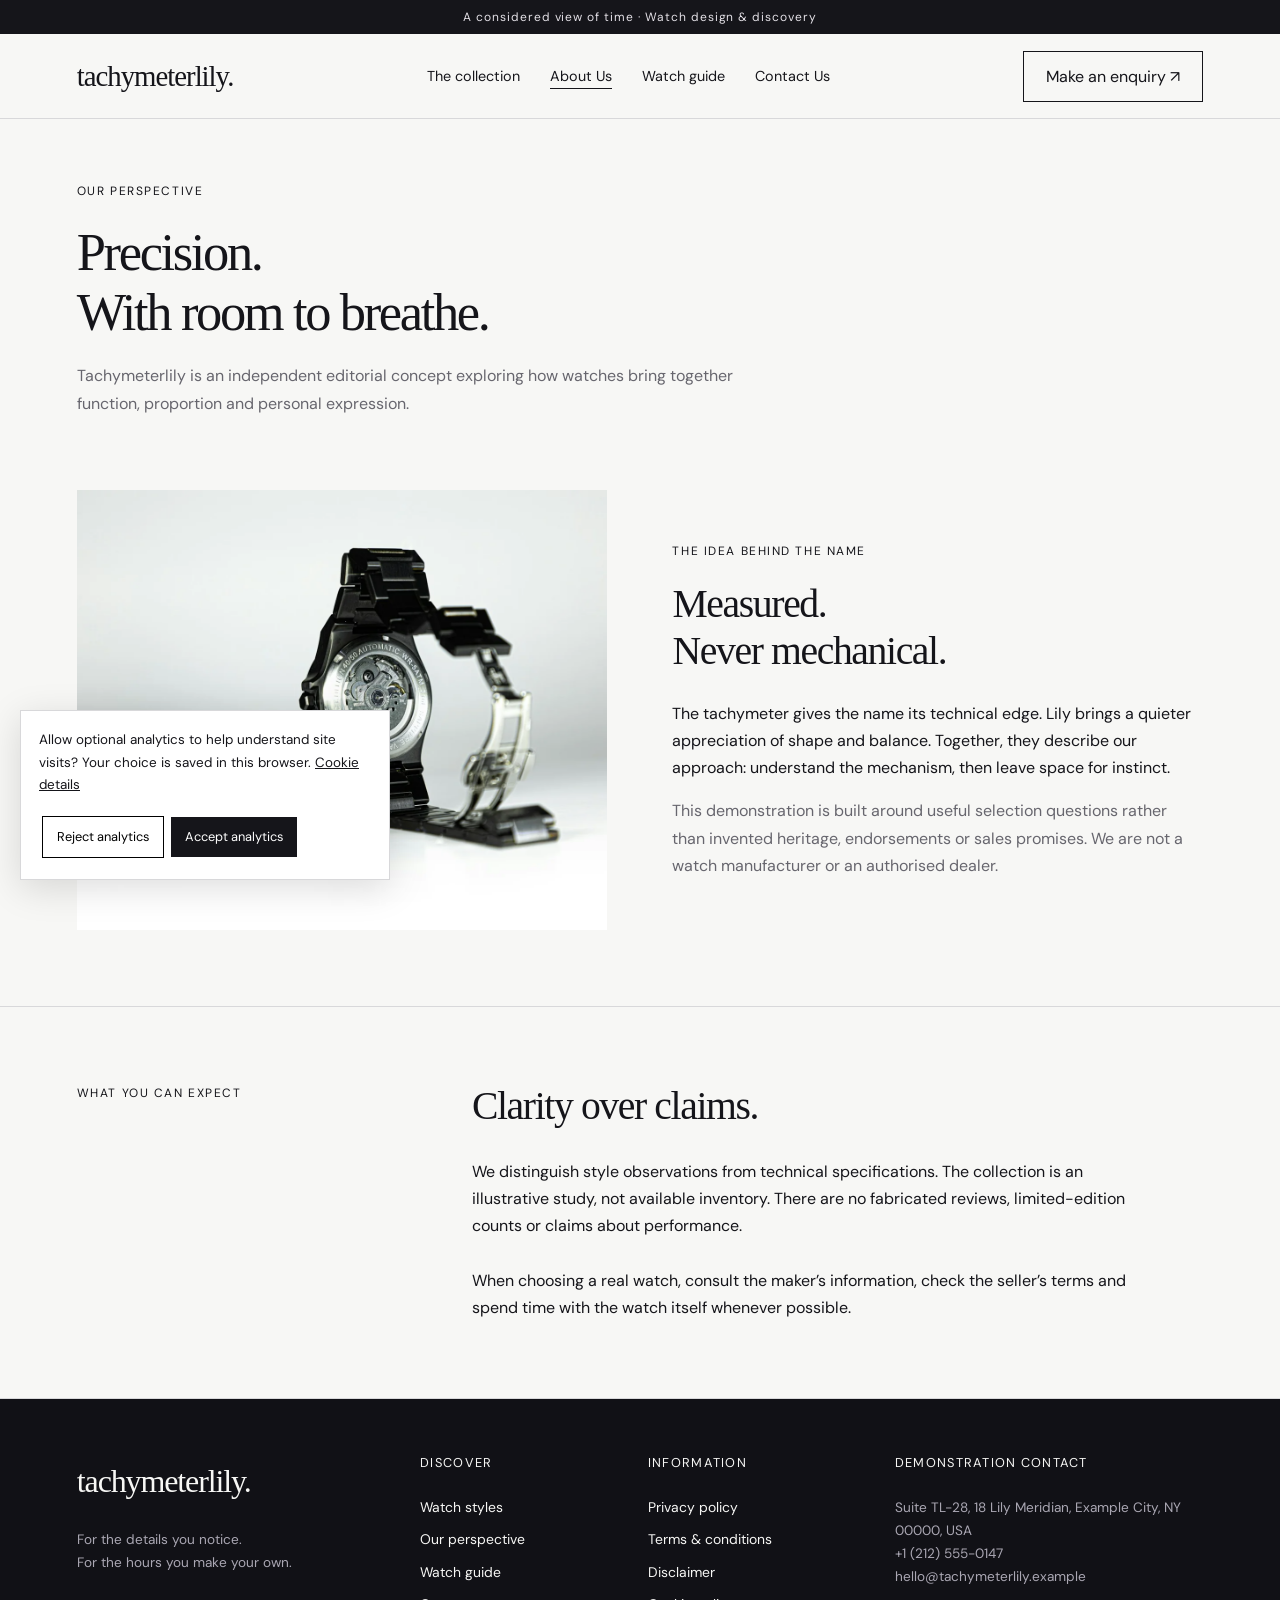
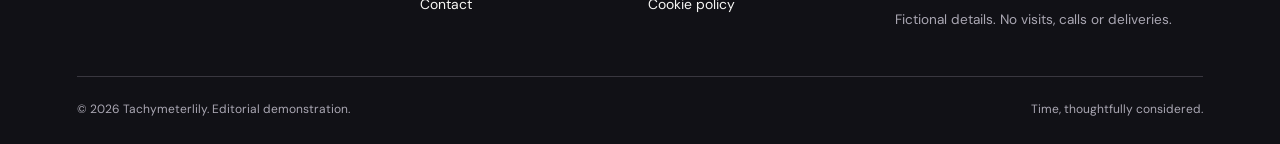
==== about.html @ 9337129e "Add files via upload" ====
<!doctype html><html lang="en"><head><meta charset="utf-8"><meta name="viewport" content="width=device-width, initial-scale=1"><title>Our point of view | Tachymeterlily</title><meta name="description" content="Discover the Tachymeterlily approach to watches: thoughtful proportions, clear information and a quieter appreciation of time."><link rel="canonical" href="https://tachymeterlily.hariomk7275.chatgpt.site/about.html"><meta property="og:title" content="Our point of view | Tachymeterlily"><meta property="og:description" content="Discover the Tachymeterlily approach to watches: thoughtful proportions, clear information and a quieter appreciation of time."><meta property="og:type" content="website"><meta property="og:url" content="https://tachymeterlily.hariomk7275.chatgpt.site/about.html"><meta name="theme-color" content="#15151a"><link rel="stylesheet" href="assets/css/style.css"><script type="application/ld+json">{"@context": "https://schema.org", "@type": "WebPage", "name": "Our point of view | Tachymeterlily", "description": "Discover the Tachymeterlily approach to watches: thoughtful proportions, clear information and a quieter appreciation of time.", "url": "https://tachymeterlily.hariomk7275.chatgpt.site/about.html"}</script><script defer src="assets/js/script.js"></script></head><body><a class="skip" href="#main">Skip to content</a><div class="top">A considered view of time · Watch design & discovery</div><header class="header"><div class="wrap nav"><a class="brand" href="index.html" aria-label="Tachymeterlily home">tachymeterlily<span aria-hidden="true">.</span></a><button class="menu" aria-expanded="false" aria-controls="navigation">Menu</button><nav class="nav-links" id="navigation" aria-label="Main navigation"><a href="products.html" >The collection</a><a href="about.html" aria-current="page">About Us</a><a href="faq.html" >Watch guide</a><a href="contact.html">Contact Us</a></nav><a class="nav-contact" href="contact.html">Make an enquiry ↗</a></div></header><main id="main"><div class="wrap page-head"><span class="eyebrow">Our perspective</span><h1>Precision.<br>With room to breathe.</h1><p>Tachymeterlily is an independent editorial concept exploring how watches bring together function, proportion and personal expression.</p></div><section class="section"><div class="wrap split"><div class="about-image"><img src="assets/images/tachymeterlily-08-about-detail.webp" alt="Black automatic watch viewed from the back, revealing its movement and open clasp" width="1500" height="1000" loading="lazy"></div><div><span class="eyebrow">The idea behind the name</span><h2>Measured.<br>Never mechanical.</h2><p style="margin-top:25px">The tachymeter gives the name its technical edge. Lily brings a quieter appreciation of shape and balance. Together, they describe our approach: understand the mechanism, then leave space for instinct.</p><p class="muted">This demonstration is built around useful selection questions rather than invented heritage, endorsements or sales promises. We are not a watch manufacturer or an authorised dealer.</p></div></div></section><section class="section"><div class="wrap intro"><span class="eyebrow">What you can expect</span><div><h2>Clarity over claims.</h2><p>We distinguish style observations from technical specifications. The collection is an illustrative study, not available inventory. There are no fabricated reviews, limited-edition counts or claims about performance.</p><p>When choosing a real watch, consult the maker’s information, check the seller’s terms and spend time with the watch itself whenever possible.</p></div></div></section></main><footer class="footer"><div class="wrap"><div class="footer-grid"><div><a class="brand" href="index.html">tachymeterlily.</a><p>For the details you notice.<br>For the hours you make your own.</p></div><div><h3>Discover</h3><a href="products.html">Watch styles</a><a href="about.html">Our perspective</a><a href="faq.html">Watch guide</a><a href="contact.html">Contact</a></div><div><h3>Information</h3><a href="privacy-policy.html">Privacy policy</a><a href="terms-and-conditions.html">Terms & conditions</a><a href="disclaimer.html">Disclaimer</a><a href="cookie-policy.html">Cookie policy</a></div><div><h3>Demonstration contact</h3><p>Suite TL-28, 18 Lily Meridian, Example City, NY 00000, USA<br>+1 (212) 555-0147<br>hello@tachymeterlily.example</p><p>Fictional details. No visits, calls or deliveries.</p></div></div><div class="footer-bottom"><span>© 2026 Tachymeterlily. Editorial demonstration.</span><span>Time, thoughtfully considered.</span></div></div></footer><aside class="cookie" aria-label="Cookie preferences"><p>Allow optional analytics to help understand site visits? Your choice is saved in this browser. <a href="cookie-policy.html"><u>Cookie details</u></a></p><button data-consent="no">Reject analytics</button><button class="accept" data-consent="yes">Accept analytics</button></aside></body></html>
---- assets/css/style.css ----
@import url('https://fonts.googleapis.com/css2?family=DM+Sans:wght@400;500;600&family=Italiana&display=swap');
:root{--ink:#15151a;--paper:#f7f7f5;--muted:#67666e;--line:#d8d8da;--accent:#d7c5ed;--serif:'Italiana',Georgia,serif;--sans:'DM Sans',Arial,sans-serif}*{box-sizing:border-box}html{scroll-behavior:smooth}body{margin:0;background:var(--paper);color:var(--ink);font:16px/1.7 var(--sans)}a{color:inherit;text-decoration:none}button,input,select,textarea{font:inherit}button,a{ -webkit-tap-highlight-color:transparent}button{cursor:pointer}img{display:block;width:100%;object-fit:cover}h1,h2,h3,p{margin:0}h1,h2,h3{font-weight:400;line-height:1.05}h1,h2{font-family:var(--serif)}h1{font-size:clamp(3.5rem,7.7vw,8rem);letter-spacing:-.04em}h2{font-size:clamp(2.6rem,5vw,5.5rem);letter-spacing:-.03em}h3{font-size:1.5rem;line-height:1.25}p{max-width:65ch}p+p{margin-top:1rem}.wrap{width:min(1380px,90%);margin:auto}.eyebrow{font-size:.78rem;letter-spacing:.16em;text-transform:uppercase;display:block;margin-bottom:1.4rem}.muted{color:var(--muted)}.top{background:var(--ink);color:#e3e0e6;text-align:center;padding:8px 16px;font-size:.75rem;letter-spacing:.08em}.header{border-bottom:1px solid var(--line);position:relative;z-index:10;background:var(--paper)}.nav{height:94px;display:flex;align-items:center;justify-content:space-between;gap:25px}.brand{font-family:var(--serif);font-size:1.85rem;letter-spacing:-.035em}.nav-links{display:flex;gap:30px;align-items:center;font-size:.9rem}.nav-links a[aria-current=page]{border-bottom:1px solid}.nav a:hover{color:#7c588d}.nav-contact{border:1px solid var(--ink);padding:11px 22px}.menu{display:none;border:1px solid;background:none;padding:9px 14px}.hero{background:#15151a;color:white;position:relative;min-height:700px;display:grid;grid-template-columns:1.05fr 1fr;overflow:hidden}.hero-copy{padding:90px 0 75px max(5vw,calc((100vw - 1380px)/2));position:relative;z-index:1}.hero h1 em{font-style:normal;color:var(--accent)}.hero p{color:#c0bec7;max-width:390px;margin:28px 0 36px}.hero-img{height:100%;min-height:700px;filter:brightness(.75)}.hero-foot{margin-top:70px;display:flex;gap:35px;font-size:.75rem;letter-spacing:.1em}.button{display:inline-flex;align-items:center;justify-content:space-between;gap:40px;padding:16px 24px;background:var(--ink);color:white;border:1px solid var(--ink);font-size:.88rem;transition:background .2s,transform .2s}.button:hover{background:#53405f;transform:translateY(-2px)}.button.light{background:var(--accent);color:var(--ink);border-color:var(--accent)}.text-link{display:inline-block;border-bottom:1px solid;padding:5px 0;margin-top:24px}.ribbon{display:flex;justify-content:space-between;gap:20px;padding:23px 0;border-bottom:1px solid var(--line);font-size:.78rem;letter-spacing:.11em;text-transform:uppercase}.section{padding:100px 0;border-bottom:1px solid var(--line)}.section-head{display:flex;justify-content:space-between;align-items:end;gap:35px;margin-bottom:45px}.section-head p{max-width:370px}.intro{display:grid;grid-template-columns:1fr 2fr;gap:80px}.intro h2{max-width:900px;font-size:clamp(2.6rem,4.4vw,4.7rem)}.intro p{margin-top:28px}.cards{display:grid;grid-template-columns:repeat(3,1fr);gap:28px}.card-img{height:400px;overflow:hidden;background:#dfdfe2}.card-img img{height:100%;transition:transform .7s}.card:hover img{transform:scale(1.035)}.card:nth-child(2){margin-top:65px}.card .meta{display:flex;justify-content:space-between;margin-top:20px;color:var(--muted);font-size:.76rem;text-transform:uppercase;letter-spacing:.08em}.card h3{margin-top:10px;font-family:var(--serif);font-size:2rem}.card p{font-size:.92rem;margin-top:12px;color:var(--muted)}.dark{background:var(--ink);color:var(--paper)}.dark .muted{color:#b8b6c1}.split{display:grid;grid-template-columns:1fr 1fr;gap:9vw;align-items:center}.specs{margin-top:35px}.spec{display:grid;grid-template-columns:65px 1fr;gap:15px;padding:23px 0;border-top:1px solid #55535c}.spec b{font-weight:400;color:var(--accent)}.spec p{font-size:.93rem;color:#b8b6c1;margin-top:8px}.large-number{font-family:var(--serif);font-size:clamp(5rem,12vw,12rem);line-height:1}.equation{background:#24232b;padding:40px;margin-top:35px;border-left:2px solid var(--accent)}.equation strong{font-family:var(--serif);font-size:3.4rem;font-weight:400}.rows{margin-top:35px}.row{display:grid;grid-template-columns:70px 1fr 1.2fr;gap:25px;padding:30px 0;border-top:1px solid var(--line)}.row p{color:var(--muted)}.lilac{background:var(--accent)}.fit-form{display:flex;gap:15px;margin-top:28px;flex-wrap:wrap}label{display:block;font-size:.9rem}input,select,textarea{width:100%;border:1px solid #929096;background:transparent;padding:12px;color:var(--ink);border-radius:0}textarea{min-height:140px}.fit-form input{max-width:170px}.result{padding-top:20px;min-height:60px}.steps{display:grid;grid-template-columns:repeat(4,1fr);gap:35px;margin-top:45px}.steps article{border-top:1px solid var(--ink);padding-top:20px}.steps h3{margin:30px 0 14px}.steps p{color:var(--muted);font-size:.94rem}.quote{max-width:1000px;margin:auto;text-align:center}.quote h2{font-size:clamp(3rem,6vw,6.3rem)}details{border-top:1px solid var(--line);padding:22px 0}details:last-child{border-bottom:1px solid var(--line)}summary{cursor:pointer;list-style:none;display:flex;justify-content:space-between;gap:25px;font-size:1.1rem}summary::after{content:'+'}details[open] summary::after{content:'−'}details p{margin-top:20px;color:var(--muted)}.faq-layout{display:grid;grid-template-columns:1fr 1.4fr;gap:8vw}.cta{display:flex;justify-content:space-between;align-items:center;gap:35px}.footer{background:#111116;color:#f7f7f5;padding:65px 0 25px}.footer-grid{display:grid;grid-template-columns:2fr 1fr 1fr 1.5fr;gap:40px}.footer p{color:#aaa7b3;font-size:.85rem;margin-top:20px}.footer h3{font-size:.8rem;letter-spacing:.1em;margin-bottom:24px;text-transform:uppercase}.footer a{display:block;margin-bottom:9px;font-size:.87rem}.footer .brand{font-size:2rem}.footer-bottom{margin-top:65px;padding-top:22px;border-top:1px solid #39373f;display:flex;justify-content:space-between;gap:25px;font-size:.75rem;color:#aaa7b3}.page-head{padding:80px 0 60px}.page-head p{margin-top:25px;color:var(--muted)}.page-head h1{font-size:clamp(3.7rem,7vw,7rem)}.prose{max-width:850px;padding-bottom:90px}.prose h2{font-family:var(--sans);font-size:1.5rem;margin:35px 0 15px;letter-spacing:0}.prose ul{padding-left:23px}.about-image{height:570px}.contact-grid{display:grid;grid-template-columns:1fr 1.1fr;gap:8vw}.contact-grid form{display:grid;gap:18px}.note{font-size:.83rem;color:var(--muted);padding:18px 0}.filters{display:flex;gap:10px;margin-bottom:35px;flex-wrap:wrap}.filters button{padding:10px 25px;border:1px solid var(--ink);background:none}.filters button.active{background:var(--ink);color:white}.catalog .card:nth-child(2){margin-top:0}.card[hidden]{display:none}.cookie{position:fixed;bottom:20px;left:20px;z-index:30;background:white;border:1px solid var(--line);box-shadow:0 8px 35px #0002;padding:22px;width:min(420px,calc(100% - 40px))}.cookie p{font-size:.84rem;margin-bottom:16px}.cookie button{font-size:.8rem;padding:9px 14px;margin:3px;border:1px solid;background:white}.cookie .accept{background:var(--ink);color:white}.skip{position:absolute;left:-9999px}.skip:focus{left:10px;top:10px;z-index:100;background:white;padding:15px}:focus-visible{outline:3px solid #8e64b6;outline-offset:5px}[hidden]{display:none!important}@media(max-width:900px){.nav-links{gap:15px}.nav-contact{display:none}.hero-copy{padding-top:65px}.hero{min-height:590px}.hero-img{min-height:590px}.section{padding:70px 0}.intro{gap:30px;grid-template-columns:1fr}.cards{gap:18px}.card-img{height:300px}.steps{grid-template-columns:1fr 1fr}.footer-grid{grid-template-columns:1fr 1fr}.split{gap:35px}}@media(max-width:650px){.nav{height:78px}.brand{font-size:1.65rem}.menu{display:block}.nav-links{display:none;position:absolute;top:78px;left:0;right:0;background:var(--paper);padding:25px 5%;border-bottom:1px solid;flex-direction:column;align-items:start}.nav-links.open{display:flex}.hero{display:flex;flex-direction:column}.hero-copy{padding:55px 6% 35px}.hero h1{font-size:4rem}.hero p{margin:20px 0 25px}.hero-foot{margin-top:35px}.hero-img{height:370px;min-height:0}.ribbon{font-size:.65rem;gap:15px;flex-wrap:wrap}.section-head,.cta{display:block}.section-head p{margin-top:20px}.cards,.split,.faq-layout,.contact-grid{grid-template-columns:1fr}.card:nth-child(2){margin-top:0}.card{margin-bottom:25px}.card-img{height:420px}.row{grid-template-columns:40px 1fr;gap:15px}.row p{grid-column:2}.steps{gap:25px}.steps h3{font-size:1.2rem}.footer-grid{gap:35px;grid-template-columns:1fr 1fr}.footer-grid>:first-child,.footer-grid>:last-child{grid-column:1/-1}.footer-bottom{display:block}.footer-bottom span{display:block;margin-top:12px}.cta .button{margin-top:30px}.faq-layout{gap:35px}.about-image{height:400px}.page-head{padding:55px 0 40px}}@media(prefers-reduced-motion:reduce){html{scroll-behavior:auto}*,*::before,*::after{transition:none!important;animation:none!important}}

.about-image img{height:100%}

/* Revision 2 — restrained editorial proportions */
:root{--serif:Georgia,'Times New Roman',serif}
.wrap{width:min(1200px,88%)}
h1{font-size:clamp(2.5rem,4.5vw,4.3rem);line-height:1.13;letter-spacing:-.045em}
h2,.intro h2,.quote h2{font-size:clamp(2rem,3.1vw,3rem);line-height:1.18;letter-spacing:-.035em}
h3{font-size:1.2rem;line-height:1.4}
.eyebrow{font-size:.75rem;letter-spacing:.13em;margin-bottom:20px}
.nav{height:84px}.brand{font-size:1.8rem}.top{padding:7px 16px}
.hero{grid-template-columns:1fr 1fr;min-height:580px;max-width:1600px;margin:auto}
.hero-copy{padding:70px 45px 55px max(6vw,calc((100vw - 1200px)/2));display:flex;flex-direction:column;align-items:flex-start;justify-content:center}
.hero h1{font-size:clamp(2.7rem,4.6vw,4.5rem)}.hero p{font-size:1rem;line-height:1.8;margin:24px 0 28px}.hero-foot{margin-top:42px;gap:25px;font-size:.7rem}.hero-img{min-height:580px;max-height:640px;object-position:center;filter:brightness(.9)}
.section{padding:76px 0}.section-head{margin-bottom:34px}.section-head p{font-size:.95rem}.intro{grid-template-columns:1fr 2.15fr;gap:55px}.intro p{max-width:670px}.cards{gap:25px}.card:nth-child(2){margin-top:0}.card-img{height:330px}.card h3{font-family:var(--serif);font-size:1.6rem}.card p{font-size:.92rem;line-height:1.7}.card .meta{margin-top:19px;font-size:.72rem}.card .text-link{margin-top:16px;font-size:.86rem}.split{gap:65px}.specs{margin-top:0}.spec{padding:22px 0;grid-template-columns:42px 1fr}.equation{padding:30px}.equation strong{font-size:2.5rem}.row{grid-template-columns:50px 1fr 1.5fr;padding:26px 0}.quote{max-width:750px}.steps{gap:25px}.steps h3{margin:22px 0 12px}.faq-layout{grid-template-columns:.8fr 1.4fr;gap:70px}.cta h2{max-width:620px}.footer{padding-top:55px}.footer-grid{grid-template-columns:1.6fr 1fr 1.1fr 1.6fr;gap:35px}.footer-bottom{margin-top:45px}
.page-head{padding:62px 0 45px;max-width:1200px}.page-head h1{font-size:clamp(2.5rem,4.1vw,4rem);line-height:1.15;max-width:850px}.page-head p{margin-top:20px;max-width:680px}.page-head + .section{padding-top:28px}.page-head + .prose{padding-top:0}.about-image{height:440px}.contact-grid{gap:65px;align-items:start}.contact-grid form{padding:32px;background:white;border:1px solid var(--line)}.contact-grid h2{font-size:2.6rem}.contact-grid input,.contact-grid textarea,.contact-grid select{margin-top:7px;background:var(--paper);border-color:#cccad1}.contact-grid .button{justify-content:center}.prose{max-width:1200px;display:grid;grid-template-columns:260px minmax(0,760px);gap:60px;padding-bottom:75px}.policy-body h2{font:500 1.35rem/1.4 var(--sans);letter-spacing:0;margin:30px 0 12px}.policy-body h2:first-child{margin-top:0}.policy-body p{color:#53525a;max-width:75ch}.policy-nav{border-top:2px solid var(--ink);padding-top:20px;align-self:start;position:sticky;top:25px}.policy-nav a{display:block;padding:10px 0;font-size:.9rem;border-bottom:1px solid var(--line)}.policy-nav span{font-size:.75rem;letter-spacing:.1em;text-transform:uppercase;display:block;margin-bottom:12px}
.editorial-image{margin:0;overflow:hidden;background:#25242b}.editorial-image img{height:100%;width:100%;object-fit:cover}.detail-picture{height:330px;margin-top:30px}.image-row{display:grid;grid-template-columns:.9fr 1.3fr;gap:65px;align-items:center}.image-row .editorial-image{height:460px}.image-row .rows{margin-top:25px}.image-row .row{grid-template-columns:32px 1fr;gap:10px}.image-row .row p{grid-column:2}.care-photo{height:400px}.banner-head{display:grid;grid-template-columns:1.2fr .8fr;align-items:center;gap:65px;margin-bottom:25px}.banner-head .editorial-image{height:310px}.banner-head p{max-width:550px}.guide-content{max-width:900px;margin:0 auto;padding-bottom:80px}.guide-content summary{font-size:1.05rem}.catalog-intro{display:flex;justify-content:space-between;gap:30px;align-items:center;margin-bottom:24px}.collection-note{font-size:.85rem;color:var(--muted);max-width:450px}.fit-form{align-items:end}.fit-form .button{min-height:53px}.cookie{padding:18px;width:min(370px,calc(100% - 40px))}.button{gap:26px;padding:14px 22px}.text-link{font-size:.9rem}
@media(min-width:1600px){.hero-copy{padding-left:100px}}
@media(max-width:900px){.wrap{width:90%}.hero-copy{padding:55px 30px 45px 5vw}.hero-img{min-height:550px}.hero{min-height:550px}.hero h1{font-size:3.2rem}.hero-foot{flex-wrap:wrap;gap:8px}.split,.image-row,.contact-grid{gap:35px}.card-img{height:280px}.section{padding:60px 0}.prose{grid-template-columns:200px 1fr;gap:30px}.footer-grid{grid-template-columns:1fr 1fr}.banner-head{gap:35px}.intro{gap:30px}}
@media(max-width:650px){h1,.page-head h1{font-size:2.45rem}h2,.intro h2,.quote h2,.contact-grid h2{font-size:2rem}.hero h1{font-size:2.9rem}.hero-copy{padding:44px 6% 36px}.hero-img{height:350px;min-height:0}.hero{min-height:0}.hero-foot{margin-top:30px}.nav{height:74px}.nav-links{top:74px}.section{padding:48px 0}.intro,.split,.image-row,.contact-grid,.banner-head,.faq-layout,.prose{grid-template-columns:1fr;gap:28px}.section-head{margin-bottom:28px}.cards{gap:20px}.card-img{height:360px}.card{margin-bottom:12px}.card h3{font-size:1.5rem}.page-head{padding:40px 0 28px}.banner-head .editorial-image{height:240px}.care-photo,.image-row .editorial-image,.detail-picture,.about-image{height:320px}.prose{padding-bottom:50px}.policy-nav{position:static;display:flex;gap:12px;flex-wrap:wrap}.policy-nav span{width:100%}.policy-nav a{font-size:.8rem}.contact-grid form{padding:23px}.footer-grid{gap:25px}.footer .brand{font-size:1.7rem}.catalog-intro{display:block}.collection-note{margin-bottom:20px}.steps{grid-template-columns:1fr 1fr}.steps h3{font-size:1.05rem}.equation strong{font-size:2rem}.row{grid-template-columns:30px 1fr}.fit-form .button{width:100%}.fit-form input{max-width:none}.fit-form>div{width:100%}.cta .button{margin-top:24px}}

.care-photo{margin-top:28px}.policy-body .button{margin-top:25px}.image-row .row:last-child{padding-bottom:0}
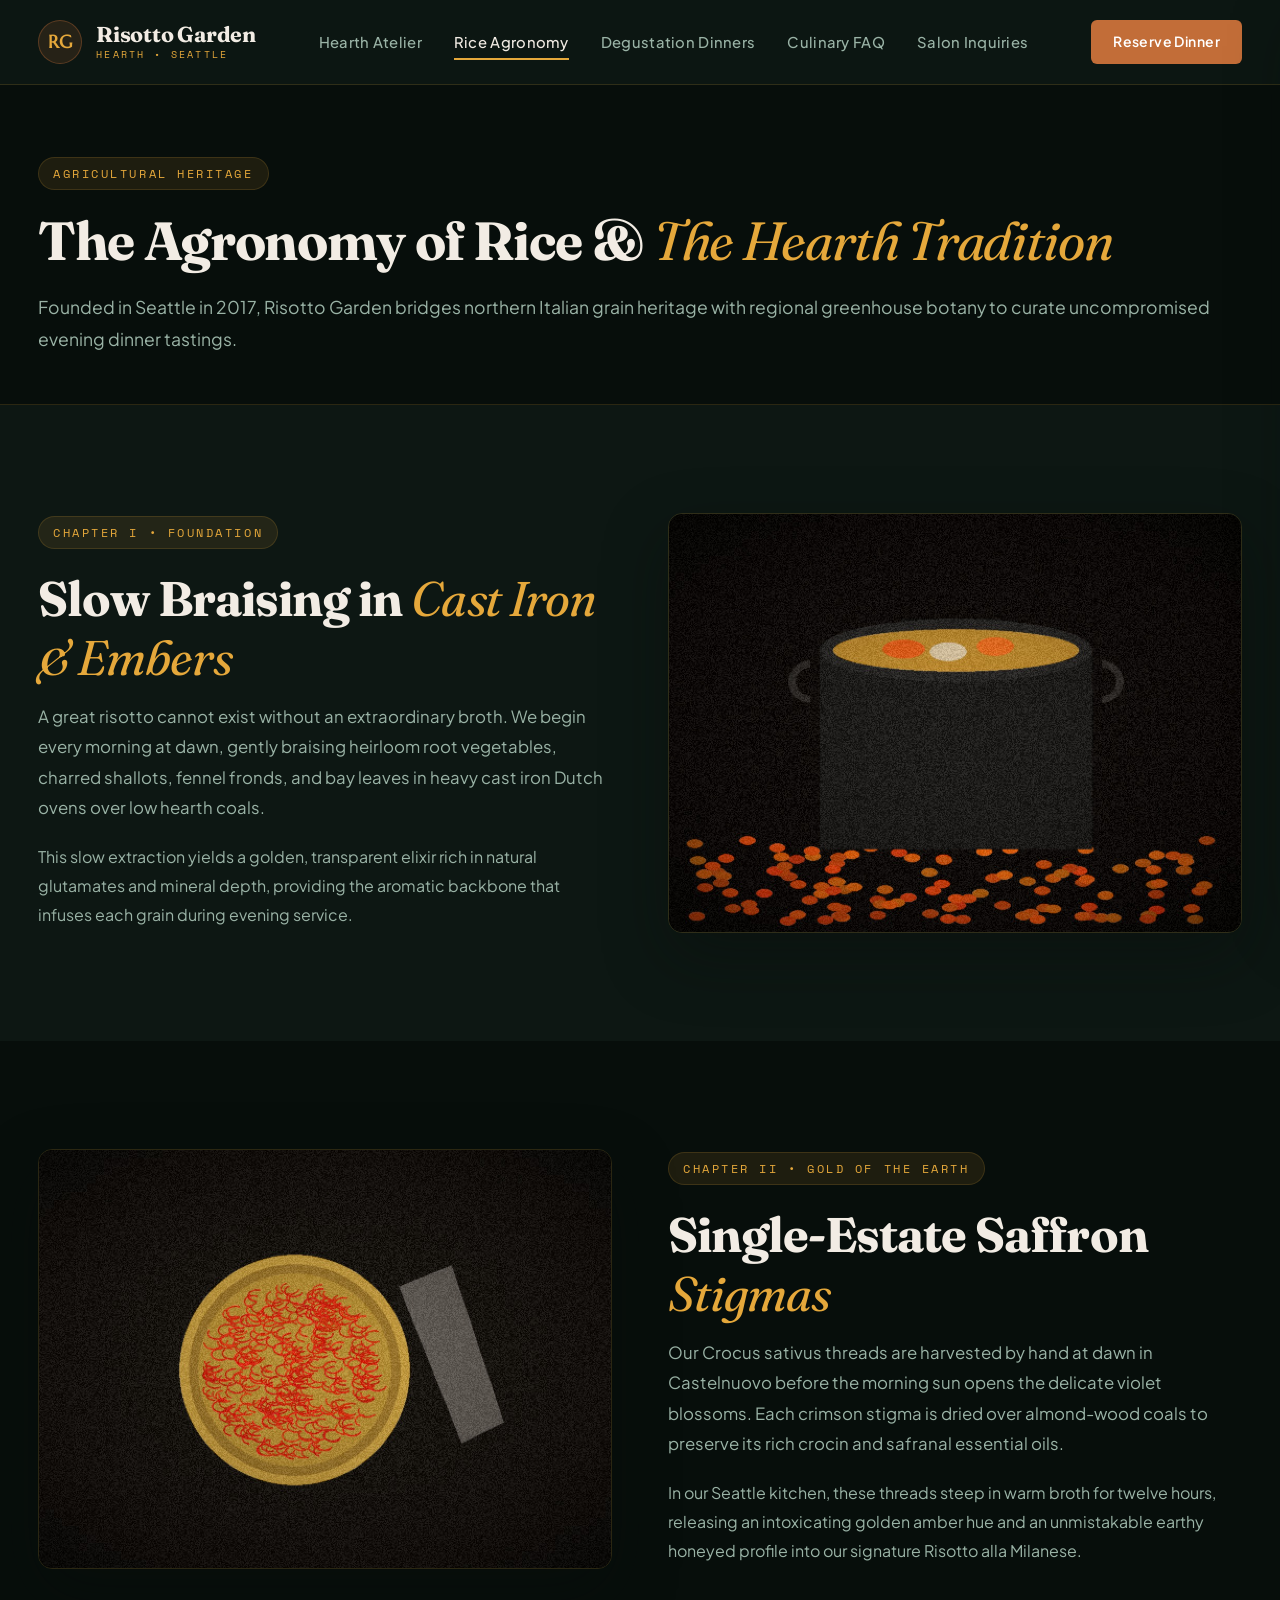
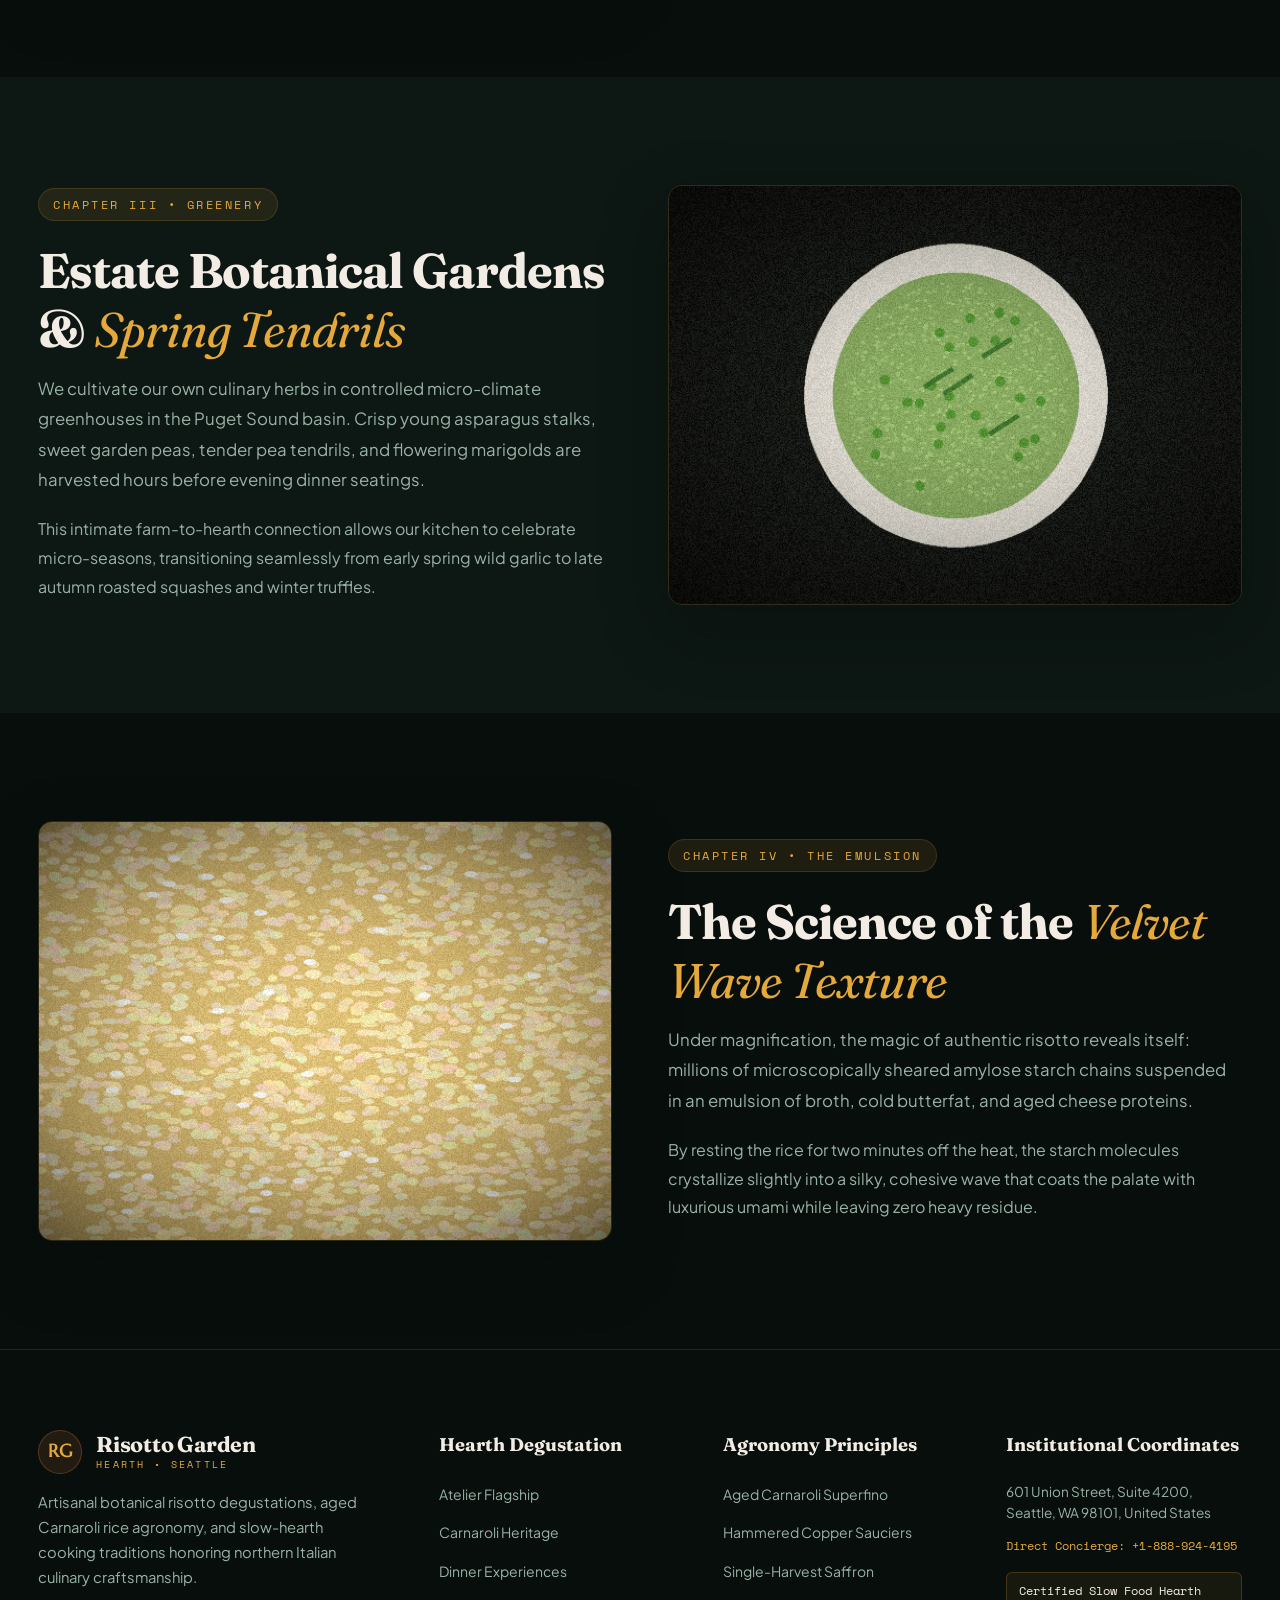
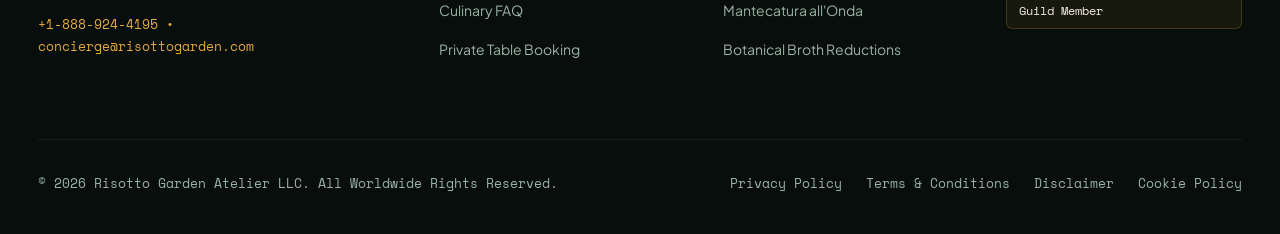
==== commit 8c13e25f: "Add files via upload" ====
--- a/about.html
+++ b/about.html
@@ -1 +1,237 @@
-<!doctype html><html lang="en"><head><meta charset="utf-8"><meta name="viewport" content="width=device-width, initial-scale=1"><title>Our point of view | Tachymeterlily</title><meta name="description" content="Discover the Tachymeterlily approach to watches: thoughtful proportions, clear information and a quieter appreciation of time."><link rel="canonical" href="https://tachymeterlily.hariomk7275.chatgpt.site/about.html"><meta property="og:title" content="Our point of view | Tachymeterlily"><meta property="og:description" content="Discover the Tachymeterlily approach to watches: thoughtful proportions, clear information and a quieter appreciation of time."><meta property="og:type" content="website"><meta property="og:url" content="https://tachymeterlily.hariomk7275.chatgpt.site/about.html"><meta name="theme-color" content="#15151a"><link rel="stylesheet" href="assets/css/style.css"><script type="application/ld+json">{"@context": "https://schema.org", "@type": "WebPage", "name": "Our point of view | Tachymeterlily", "description": "Discover the Tachymeterlily approach to watches: thoughtful proportions, clear information and a quieter appreciation of time.", "url": "https://tachymeterlily.hariomk7275.chatgpt.site/about.html"}</script><script defer src="assets/js/script.js"></script></head><body><a class="skip" href="#main">Skip to content</a><div class="top">A considered view of time · Watch design & discovery</div><header class="header"><div class="wrap nav"><a class="brand" href="index.html" aria-label="Tachymeterlily home">tachymeterlily<span aria-hidden="true">.</span></a><button class="menu" aria-expanded="false" aria-controls="navigation">Menu</button><nav class="nav-links" id="navigation" aria-label="Main navigation"><a href="products.html" >The collection</a><a href="about.html" aria-current="page">About Us</a><a href="faq.html" >Watch guide</a><a href="contact.html">Contact Us</a></nav><a class="nav-contact" href="contact.html">Make an enquiry ↗</a></div></header><main id="main"><div class="wrap page-head"><span class="eyebrow">Our perspective</span><h1>Precision.<br>With room to breathe.</h1><p>Tachymeterlily is an independent editorial concept exploring how watches bring together function, proportion and personal expression.</p></div><section class="section"><div class="wrap split"><div class="about-image"><img src="assets/images/tachymeterlily-08-about-detail.webp" alt="Black automatic watch viewed from the back, revealing its movement and open clasp" width="1500" height="1000" loading="lazy"></div><div><span class="eyebrow">The idea behind the name</span><h2>Measured.<br>Never mechanical.</h2><p style="margin-top:25px">The tachymeter gives the name its technical edge. Lily brings a quieter appreciation of shape and balance. Together, they describe our approach: understand the mechanism, then leave space for instinct.</p><p class="muted">This demonstration is built around useful selection questions rather than invented heritage, endorsements or sales promises. We are not a watch manufacturer or an authorised dealer.</p></div></div></section><section class="section"><div class="wrap intro"><span class="eyebrow">What you can expect</span><div><h2>Clarity over claims.</h2><p>We distinguish style observations from technical specifications. The collection is an illustrative study, not available inventory. There are no fabricated reviews, limited-edition counts or claims about performance.</p><p>When choosing a real watch, consult the maker’s information, check the seller’s terms and spend time with the watch itself whenever possible.</p></div></div></section></main><footer class="footer"><div class="wrap"><div class="footer-grid"><div><a class="brand" href="index.html">tachymeterlily.</a><p>For the details you notice.<br>For the hours you make your own.</p></div><div><h3>Discover</h3><a href="products.html">Watch styles</a><a href="about.html">Our perspective</a><a href="faq.html">Watch guide</a><a href="contact.html">Contact</a></div><div><h3>Information</h3><a href="privacy-policy.html">Privacy policy</a><a href="terms-and-conditions.html">Terms & conditions</a><a href="disclaimer.html">Disclaimer</a><a href="cookie-policy.html">Cookie policy</a></div><div><h3>Demonstration contact</h3><p>Suite TL-28, 18 Lily Meridian, Example City, NY 00000, USA<br>+1 (212) 555-0147<br>hello@tachymeterlily.example</p><p>Fictional details. No visits, calls or deliveries.</p></div></div><div class="footer-bottom"><span>© 2026 Tachymeterlily. Editorial demonstration.</span><span>Time, thoughtfully considered.</span></div></div></footer><aside class="cookie" aria-label="Cookie preferences"><p>Allow optional analytics to help understand site visits? Your choice is saved in this browser. <a href="cookie-policy.html"><u>Cookie details</u></a></p><button data-consent="no">Reject analytics</button><button class="accept" data-consent="yes">Accept analytics</button></aside></body></html>+<!DOCTYPE html>
+<html lang="en">
+<head>
+  <meta charset="UTF-8">
+  <meta name="viewport" content="width=device-width, initial-scale=1.0">
+  <title>Rice Agronomy &amp; Heritage | Risotto Garden</title>
+  <meta name="description" content="Discover the rice agronomy, 18-month cold silo aging, and culinary heritage behind Risotto Garden's artisanal risotto atelier in Seattle.">
+  <link rel="canonical" href="https://risottogarden.com/about.html">
+  <!-- Google tag (gtag.js) -->
+<script async src="https://www.googletagmanager.com/gtag/js?id=G-0LY0HY7L01"></script>
+<script>
+  window.dataLayer = window.dataLayer || [];
+  function gtag(){dataLayer.push(arguments);}
+  gtag('js', new Date());
+  gtag('config', 'G-0LY0HY7L01');
+</script>
+  <link rel="preconnect" href="https://fonts.googleapis.com">
+<link rel="preconnect" href="https://fonts.gstatic.com" crossorigin>
+<link href="https://fonts.googleapis.com/css2?family=Fraunces:ital,opsz,wght@0,9..144,400;0,9..144,600;0,9..144,700;1,9..144,400&family=Marcellus&family=Plus+Jakarta+Sans:wght@300;400;500;600;700&family=Space+Mono:wght@400;700&display=swap" rel="stylesheet">
+  <link rel="stylesheet" href="assets/css/style.css">
+</head>
+<body>
+  <!-- Site Header (Rule 11) -->
+  <header class="site-header">
+    <div class="rg-container">
+      <div class="rg-nav-container">
+        <a href="index.html" class="rg-brand">
+          <div class="rg-brand-crest">RG</div>
+          <div class="rg-brand-text">
+            Risotto Garden
+            <small>Hearth &bull; Seattle</small>
+          </div>
+        </a>
+        <nav class="rg-nav-menu">
+          <a href="index.html" class="rg-nav-link ">Hearth Atelier</a>
+          <a href="about.html" class="rg-nav-link active">Rice Agronomy</a>
+          <a href="services.html" class="rg-nav-link ">Degustation Dinners</a>
+          <a href="faq.html" class="rg-nav-link ">Culinary FAQ</a>
+          <a href="contact.html" class="rg-nav-link ">Salon Inquiries</a>
+        </nav>
+        <div style="display: flex; align-items: center; gap: 16px;">
+          <a href="contact.html" class="rg-nav-cta">Reserve Dinner</a>
+          <button class="rg-hamburger" id="rg-hamburger" aria-label="Toggle Navigation">
+            <span></span>
+            <span></span>
+            <span></span>
+          </button>
+        </div>
+      </div>
+    </div>
+  </header>
+
+  <!-- Mobile Drawer (Rule 11) -->
+  <div class="mobile-drawer-backdrop" id="mobile-drawer-backdrop"></div>
+  <div class="mobile-drawer" id="mobile-drawer">
+    <div class="mobile-drawer-header">
+      <div class="rg-brand">
+        <div class="rg-brand-crest">RG</div>
+        <div class="rg-brand-text">Risotto Garden</div>
+      </div>
+      <button class="mobile-drawer-close" id="mobile-drawer-close" aria-label="Close Drawer">&times;</button>
+    </div>
+    <div class="mobile-drawer-body">
+      <a href="index.html" class="mobile-nav-link">Hearth Atelier</a>
+      <a href="about.html" class="mobile-nav-link">Rice Agronomy &amp; Heritage</a>
+      <a href="services.html" class="mobile-nav-link">Degustation Dinners</a>
+      <a href="faq.html" class="mobile-nav-link">Culinary &amp; Sourcing FAQ</a>
+      <a href="contact.html" class="mobile-nav-link">Salon Inquiries &amp; Table</a>
+    </div>
+    <div class="mobile-drawer-footer">
+      <p style="margin-bottom: 8px; color: var(--rg-saffron); font-family: var(--rg-font-mono); font-size: 0.75rem;">SEATTLE CONCIERGE</p>
+      <p style="margin-bottom: 6px;">+1-888-924-4195</p>
+      <p><a href="mailto:concierge@risottogarden.com">concierge@risottogarden.com</a></p>
+    </div>
+  </div>
+
+  <main>
+    <section class="rg-policy-header">
+      <div class="rg-container">
+        <span class="rg-tag">Agricultural Heritage</span>
+        <h1 class="rg-hero-title">The Agronomy of Rice &amp; <span>The Hearth Tradition</span></h1>
+        <p class="rg-hero-desc" style="margin-bottom: 0;">
+          Founded in Seattle in 2017, Risotto Garden bridges northern Italian grain heritage with regional greenhouse botany to curate uncompromised evening dinner tastings.
+        </p>
+      </div>
+    </section>
+
+    <!-- Story Chapter 1: The Hearth Broth (Asset 9) -->
+    <section class="rg-section rg-section-dark">
+      <div class="rg-container">
+        <div class="rg-story-grid">
+          <div>
+            <span class="rg-tag">Chapter I &bull; Foundation</span>
+            <h2 class="rg-section-title">Slow Braising in <span>Cast Iron &amp; Embers</span></h2>
+            <p style="color: var(--rg-text-light-muted); font-size: 1.05rem; line-height: 1.8; margin-bottom: 20px;">
+              A great risotto cannot exist without an extraordinary broth. We begin every morning at dawn, gently braising heirloom root vegetables, charred shallots, fennel fronds, and bay leaves in heavy cast iron Dutch ovens over low hearth coals.
+            </p>
+            <p style="color: var(--rg-text-light-muted); font-size: 1rem; line-height: 1.8;">
+              This slow extraction yields a golden, transparent elixir rich in natural glutamates and mineral depth, providing the aromatic backbone that infuses each grain during evening service.
+            </p>
+          </div>
+          <div class="rg-story-media">
+            <img src="assets/images/risottogarden_asset_9.jpg" alt="Cast-iron Dutch oven slow-braising tender garden heirloom root vegetables over glowing hearth embers" width="1200" height="800">
+          </div>
+        </div>
+      </div>
+    </section>
+
+    <!-- Story Chapter 2: The Saffron Harvest (Asset 10 - Inverted) -->
+    <section class="rg-section rg-section-darker">
+      <div class="rg-container">
+        <div class="rg-story-grid inverted">
+          <div>
+            <span class="rg-tag">Chapter II &bull; Gold of the Earth</span>
+            <h2 class="rg-section-title">Single-Estate Saffron <span>Stigmas</span></h2>
+            <p style="color: var(--rg-text-light-muted); font-size: 1.05rem; line-height: 1.8; margin-bottom: 20px;">
+              Our Crocus sativus threads are harvested by hand at dawn in Castelnuovo before the morning sun opens the delicate violet blossoms. Each crimson stigma is dried over almond-wood coals to preserve its rich crocin and safranal essential oils.
+            </p>
+            <p style="color: var(--rg-text-light-muted); font-size: 1rem; line-height: 1.8;">
+              In our Seattle kitchen, these threads steep in warm broth for twelve hours, releasing an intoxicating golden amber hue and an unmistakable earthy honeyed profile into our signature Risotto alla Milanese.
+            </p>
+          </div>
+          <div class="rg-story-media">
+            <img src="assets/images/risottogarden_asset_10.jpg" alt="Raw botanical saffron threads in small brass dish beside stone mortar releasing golden essence" width="1200" height="800">
+          </div>
+        </div>
+      </div>
+    </section>
+
+    <!-- Story Chapter 3: Garden Botany (Asset 11) -->
+    <section class="rg-section rg-section-dark">
+      <div class="rg-container">
+        <div class="rg-story-grid">
+          <div>
+            <span class="rg-tag">Chapter III &bull; Greenery</span>
+            <h2 class="rg-section-title">Estate Botanical Gardens &amp; <span>Spring Tendrils</span></h2>
+            <p style="color: var(--rg-text-light-muted); font-size: 1.05rem; line-height: 1.8; margin-bottom: 20px;">
+              We cultivate our own culinary herbs in controlled micro-climate greenhouses in the Puget Sound basin. Crisp young asparagus stalks, sweet garden peas, tender pea tendrils, and flowering marigolds are harvested hours before evening dinner seatings.
+            </p>
+            <p style="color: var(--rg-text-light-muted); font-size: 1rem; line-height: 1.8;">
+              This intimate farm-to-hearth connection allows our kitchen to celebrate micro-seasons, transitioning seamlessly from early spring wild garlic to late autumn roasted squashes and winter truffles.
+            </p>
+          </div>
+          <div class="rg-story-media">
+            <img src="assets/images/risottogarden_asset_11.jpg" alt="Spring green asparagus and sweet pea risotto with pea tendrils and cold-pressed estate olive oil" width="1200" height="800">
+          </div>
+        </div>
+      </div>
+    </section>
+
+    <!-- Story Chapter 4: The Physics of Mantecatura (Asset 12 - Inverted) -->
+    <section class="rg-section rg-section-darker">
+      <div class="rg-container">
+        <div class="rg-story-grid inverted">
+          <div>
+            <span class="rg-tag">Chapter IV &bull; The Emulsion</span>
+            <h2 class="rg-section-title">The Science of the <span>Velvet Wave Texture</span></h2>
+            <p style="color: var(--rg-text-light-muted); font-size: 1.05rem; line-height: 1.8; margin-bottom: 20px;">
+              Under magnification, the magic of authentic risotto reveals itself: millions of microscopically sheared amylose starch chains suspended in an emulsion of broth, cold butterfat, and aged cheese proteins.
+            </p>
+            <p style="color: var(--rg-text-light-muted); font-size: 1rem; line-height: 1.8;">
+              By resting the rice for two minutes off the heat, the starch molecules crystallize slightly into a silky, cohesive wave that coats the palate with luxurious umami while leaving zero heavy residue.
+            </p>
+          </div>
+          <div class="rg-story-media">
+            <img src="assets/images/risottogarden_asset_12.jpg" alt="Close-up macro of creamy rice mantecatura emulsion waving rice grain texture without cream" width="1200" height="800">
+          </div>
+        </div>
+      </div>
+    </section>
+  </main>
+
+  <!-- Semantic Site Footer -->
+  <footer class="rg-footer">
+    <div class="rg-container">
+      <div class="rg-footer-grid">
+        <div class="rg-footer-brand">
+          <div class="rg-brand">
+            <div class="rg-brand-crest">RG</div>
+            <div class="rg-brand-text">
+              Risotto Garden
+              <small>Hearth &bull; Seattle</small>
+            </div>
+          </div>
+          <p>Artisanal botanical risotto degustations, aged Carnaroli rice agronomy, and slow-hearth cooking traditions honoring northern Italian culinary craftsmanship.</p>
+          <div style="font-family: var(--rg-font-mono); font-size: 0.8rem; color: var(--rg-saffron);">
+            +1-888-924-4195 &bull; concierge@risottogarden.com
+          </div>
+        </div>
+        <div class="rg-footer-col">
+          <h4>Hearth Degustation</h4>
+          <ul class="rg-footer-links">
+            <li><a href="index.html">Atelier Flagship</a></li>
+            <li><a href="about.html">Carnaroli Heritage</a></li>
+            <li><a href="services.html">Dinner Experiences</a></li>
+            <li><a href="faq.html">Culinary FAQ</a></li>
+            <li><a href="contact.html">Private Table Booking</a></li>
+          </ul>
+        </div>
+        <div class="rg-footer-col">
+          <h4>Agronomy Principles</h4>
+          <ul class="rg-footer-links">
+            <li><a href="about.html">Aged Carnaroli Superfino</a></li>
+            <li><a href="about.html">Hammered Copper Sauciers</a></li>
+            <li><a href="about.html">Single-Harvest Saffron</a></li>
+            <li><a href="about.html">Mantecatura all'Onda</a></li>
+            <li><a href="about.html">Botanical Broth Reductions</a></li>
+          </ul>
+        </div>
+        <div class="rg-footer-col">
+          <h4>Institutional Coordinates</h4>
+          <p style="font-size: 0.85rem; line-height: 1.6; margin-bottom: 12px; color: var(--rg-text-light-muted);">
+            601 Union Street, Suite 4200, Seattle, WA 98101, United States
+          </p>
+          <p style="font-family: var(--rg-font-mono); font-size: 0.75rem; color: var(--rg-saffron); margin-bottom: 16px;">
+            Direct Concierge: +1-888-924-4195
+          </p>
+          <div style="padding: 8px 12px; background: rgba(229,168,59,0.08); border: 1px solid rgba(229,168,59,0.2); border-radius: 6px; font-size: 0.725rem; font-family: var(--rg-font-mono); color: var(--rg-text-light);">
+            Certified Slow Food Hearth Guild Member
+          </div>
+        </div>
+      </div>
+      <div class="rg-footer-bottom">
+        <div>&copy; 2026 Risotto Garden Atelier LLC. All Worldwide Rights Reserved.</div>
+        <div class="rg-footer-legal-links">
+          <a href="privacy-policy.html">Privacy Policy</a>
+          <a href="terms-and-conditions.html">Terms &amp; Conditions</a>
+          <a href="disclaimer.html">Disclaimer</a>
+          <a href="cookie-policy.html">Cookie Policy</a>
+        </div>
+      </div>
+    </div>
+  </footer>
+  <script src="assets/js/script.js"></script>
+  <script src="assets/js/main.js"></script>
+</body>
+</html>
--- a/assets/css/style.css
+++ b/assets/css/style.css
@@ -1,24 +1,1476 @@
-@import url('https://fonts.googleapis.com/css2?family=DM+Sans:wght@400;500;600&family=Italiana&display=swap');
-:root{--ink:#15151a;--paper:#f7f7f5;--muted:#67666e;--line:#d8d8da;--accent:#d7c5ed;--serif:'Italiana',Georgia,serif;--sans:'DM Sans',Arial,sans-serif}*{box-sizing:border-box}html{scroll-behavior:smooth}body{margin:0;background:var(--paper);color:var(--ink);font:16px/1.7 var(--sans)}a{color:inherit;text-decoration:none}button,input,select,textarea{font:inherit}button,a{ -webkit-tap-highlight-color:transparent}button{cursor:pointer}img{display:block;width:100%;object-fit:cover}h1,h2,h3,p{margin:0}h1,h2,h3{font-weight:400;line-height:1.05}h1,h2{font-family:var(--serif)}h1{font-size:clamp(3.5rem,7.7vw,8rem);letter-spacing:-.04em}h2{font-size:clamp(2.6rem,5vw,5.5rem);letter-spacing:-.03em}h3{font-size:1.5rem;line-height:1.25}p{max-width:65ch}p+p{margin-top:1rem}.wrap{width:min(1380px,90%);margin:auto}.eyebrow{font-size:.78rem;letter-spacing:.16em;text-transform:uppercase;display:block;margin-bottom:1.4rem}.muted{color:var(--muted)}.top{background:var(--ink);color:#e3e0e6;text-align:center;padding:8px 16px;font-size:.75rem;letter-spacing:.08em}.header{border-bottom:1px solid var(--line);position:relative;z-index:10;background:var(--paper)}.nav{height:94px;display:flex;align-items:center;justify-content:space-between;gap:25px}.brand{font-family:var(--serif);font-size:1.85rem;letter-spacing:-.035em}.nav-links{display:flex;gap:30px;align-items:center;font-size:.9rem}.nav-links a[aria-current=page]{border-bottom:1px solid}.nav a:hover{color:#7c588d}.nav-contact{border:1px solid var(--ink);padding:11px 22px}.menu{display:none;border:1px solid;background:none;padding:9px 14px}.hero{background:#15151a;color:white;position:relative;min-height:700px;display:grid;grid-template-columns:1.05fr 1fr;overflow:hidden}.hero-copy{padding:90px 0 75px max(5vw,calc((100vw - 1380px)/2));position:relative;z-index:1}.hero h1 em{font-style:normal;color:var(--accent)}.hero p{color:#c0bec7;max-width:390px;margin:28px 0 36px}.hero-img{height:100%;min-height:700px;filter:brightness(.75)}.hero-foot{margin-top:70px;display:flex;gap:35px;font-size:.75rem;letter-spacing:.1em}.button{display:inline-flex;align-items:center;justify-content:space-between;gap:40px;padding:16px 24px;background:var(--ink);color:white;border:1px solid var(--ink);font-size:.88rem;transition:background .2s,transform .2s}.button:hover{background:#53405f;transform:translateY(-2px)}.button.light{background:var(--accent);color:var(--ink);border-color:var(--accent)}.text-link{display:inline-block;border-bottom:1px solid;padding:5px 0;margin-top:24px}.ribbon{display:flex;justify-content:space-between;gap:20px;padding:23px 0;border-bottom:1px solid var(--line);font-size:.78rem;letter-spacing:.11em;text-transform:uppercase}.section{padding:100px 0;border-bottom:1px solid var(--line)}.section-head{display:flex;justify-content:space-between;align-items:end;gap:35px;margin-bottom:45px}.section-head p{max-width:370px}.intro{display:grid;grid-template-columns:1fr 2fr;gap:80px}.intro h2{max-width:900px;font-size:clamp(2.6rem,4.4vw,4.7rem)}.intro p{margin-top:28px}.cards{display:grid;grid-template-columns:repeat(3,1fr);gap:28px}.card-img{height:400px;overflow:hidden;background:#dfdfe2}.card-img img{height:100%;transition:transform .7s}.card:hover img{transform:scale(1.035)}.card:nth-child(2){margin-top:65px}.card .meta{display:flex;justify-content:space-between;margin-top:20px;color:var(--muted);font-size:.76rem;text-transform:uppercase;letter-spacing:.08em}.card h3{margin-top:10px;font-family:var(--serif);font-size:2rem}.card p{font-size:.92rem;margin-top:12px;color:var(--muted)}.dark{background:var(--ink);color:var(--paper)}.dark .muted{color:#b8b6c1}.split{display:grid;grid-template-columns:1fr 1fr;gap:9vw;align-items:center}.specs{margin-top:35px}.spec{display:grid;grid-template-columns:65px 1fr;gap:15px;padding:23px 0;border-top:1px solid #55535c}.spec b{font-weight:400;color:var(--accent)}.spec p{font-size:.93rem;color:#b8b6c1;margin-top:8px}.large-number{font-family:var(--serif);font-size:clamp(5rem,12vw,12rem);line-height:1}.equation{background:#24232b;padding:40px;margin-top:35px;border-left:2px solid var(--accent)}.equation strong{font-family:var(--serif);font-size:3.4rem;font-weight:400}.rows{margin-top:35px}.row{display:grid;grid-template-columns:70px 1fr 1.2fr;gap:25px;padding:30px 0;border-top:1px solid var(--line)}.row p{color:var(--muted)}.lilac{background:var(--accent)}.fit-form{display:flex;gap:15px;margin-top:28px;flex-wrap:wrap}label{display:block;font-size:.9rem}input,select,textarea{width:100%;border:1px solid #929096;background:transparent;padding:12px;color:var(--ink);border-radius:0}textarea{min-height:140px}.fit-form input{max-width:170px}.result{padding-top:20px;min-height:60px}.steps{display:grid;grid-template-columns:repeat(4,1fr);gap:35px;margin-top:45px}.steps article{border-top:1px solid var(--ink);padding-top:20px}.steps h3{margin:30px 0 14px}.steps p{color:var(--muted);font-size:.94rem}.quote{max-width:1000px;margin:auto;text-align:center}.quote h2{font-size:clamp(3rem,6vw,6.3rem)}details{border-top:1px solid var(--line);padding:22px 0}details:last-child{border-bottom:1px solid var(--line)}summary{cursor:pointer;list-style:none;display:flex;justify-content:space-between;gap:25px;font-size:1.1rem}summary::after{content:'+'}details[open] summary::after{content:'−'}details p{margin-top:20px;color:var(--muted)}.faq-layout{display:grid;grid-template-columns:1fr 1.4fr;gap:8vw}.cta{display:flex;justify-content:space-between;align-items:center;gap:35px}.footer{background:#111116;color:#f7f7f5;padding:65px 0 25px}.footer-grid{display:grid;grid-template-columns:2fr 1fr 1fr 1.5fr;gap:40px}.footer p{color:#aaa7b3;font-size:.85rem;margin-top:20px}.footer h3{font-size:.8rem;letter-spacing:.1em;margin-bottom:24px;text-transform:uppercase}.footer a{display:block;margin-bottom:9px;font-size:.87rem}.footer .brand{font-size:2rem}.footer-bottom{margin-top:65px;padding-top:22px;border-top:1px solid #39373f;display:flex;justify-content:space-between;gap:25px;font-size:.75rem;color:#aaa7b3}.page-head{padding:80px 0 60px}.page-head p{margin-top:25px;color:var(--muted)}.page-head h1{font-size:clamp(3.7rem,7vw,7rem)}.prose{max-width:850px;padding-bottom:90px}.prose h2{font-family:var(--sans);font-size:1.5rem;margin:35px 0 15px;letter-spacing:0}.prose ul{padding-left:23px}.about-image{height:570px}.contact-grid{display:grid;grid-template-columns:1fr 1.1fr;gap:8vw}.contact-grid form{display:grid;gap:18px}.note{font-size:.83rem;color:var(--muted);padding:18px 0}.filters{display:flex;gap:10px;margin-bottom:35px;flex-wrap:wrap}.filters button{padding:10px 25px;border:1px solid var(--ink);background:none}.filters button.active{background:var(--ink);color:white}.catalog .card:nth-child(2){margin-top:0}.card[hidden]{display:none}.cookie{position:fixed;bottom:20px;left:20px;z-index:30;background:white;border:1px solid var(--line);box-shadow:0 8px 35px #0002;padding:22px;width:min(420px,calc(100% - 40px))}.cookie p{font-size:.84rem;margin-bottom:16px}.cookie button{font-size:.8rem;padding:9px 14px;margin:3px;border:1px solid;background:white}.cookie .accept{background:var(--ink);color:white}.skip{position:absolute;left:-9999px}.skip:focus{left:10px;top:10px;z-index:100;background:white;padding:15px}:focus-visible{outline:3px solid #8e64b6;outline-offset:5px}[hidden]{display:none!important}@media(max-width:900px){.nav-links{gap:15px}.nav-contact{display:none}.hero-copy{padding-top:65px}.hero{min-height:590px}.hero-img{min-height:590px}.section{padding:70px 0}.intro{gap:30px;grid-template-columns:1fr}.cards{gap:18px}.card-img{height:300px}.steps{grid-template-columns:1fr 1fr}.footer-grid{grid-template-columns:1fr 1fr}.split{gap:35px}}@media(max-width:650px){.nav{height:78px}.brand{font-size:1.65rem}.menu{display:block}.nav-links{display:none;position:absolute;top:78px;left:0;right:0;background:var(--paper);padding:25px 5%;border-bottom:1px solid;flex-direction:column;align-items:start}.nav-links.open{display:flex}.hero{display:flex;flex-direction:column}.hero-copy{padding:55px 6% 35px}.hero h1{font-size:4rem}.hero p{margin:20px 0 25px}.hero-foot{margin-top:35px}.hero-img{height:370px;min-height:0}.ribbon{font-size:.65rem;gap:15px;flex-wrap:wrap}.section-head,.cta{display:block}.section-head p{margin-top:20px}.cards,.split,.faq-layout,.contact-grid{grid-template-columns:1fr}.card:nth-child(2){margin-top:0}.card{margin-bottom:25px}.card-img{height:420px}.row{grid-template-columns:40px 1fr;gap:15px}.row p{grid-column:2}.steps{gap:25px}.steps h3{font-size:1.2rem}.footer-grid{gap:35px;grid-template-columns:1fr 1fr}.footer-grid>:first-child,.footer-grid>:last-child{grid-column:1/-1}.footer-bottom{display:block}.footer-bottom span{display:block;margin-top:12px}.cta .button{margin-top:30px}.faq-layout{gap:35px}.about-image{height:400px}.page-head{padding:55px 0 40px}}@media(prefers-reduced-motion:reduce){html{scroll-behavior:auto}*,*::before,*::after{transition:none!important;animation:none!important}}
-
-.about-image img{height:100%}
-
-/* Revision 2 — restrained editorial proportions */
-:root{--serif:Georgia,'Times New Roman',serif}
-.wrap{width:min(1200px,88%)}
-h1{font-size:clamp(2.5rem,4.5vw,4.3rem);line-height:1.13;letter-spacing:-.045em}
-h2,.intro h2,.quote h2{font-size:clamp(2rem,3.1vw,3rem);line-height:1.18;letter-spacing:-.035em}
-h3{font-size:1.2rem;line-height:1.4}
-.eyebrow{font-size:.75rem;letter-spacing:.13em;margin-bottom:20px}
-.nav{height:84px}.brand{font-size:1.8rem}.top{padding:7px 16px}
-.hero{grid-template-columns:1fr 1fr;min-height:580px;max-width:1600px;margin:auto}
-.hero-copy{padding:70px 45px 55px max(6vw,calc((100vw - 1200px)/2));display:flex;flex-direction:column;align-items:flex-start;justify-content:center}
-.hero h1{font-size:clamp(2.7rem,4.6vw,4.5rem)}.hero p{font-size:1rem;line-height:1.8;margin:24px 0 28px}.hero-foot{margin-top:42px;gap:25px;font-size:.7rem}.hero-img{min-height:580px;max-height:640px;object-position:center;filter:brightness(.9)}
-.section{padding:76px 0}.section-head{margin-bottom:34px}.section-head p{font-size:.95rem}.intro{grid-template-columns:1fr 2.15fr;gap:55px}.intro p{max-width:670px}.cards{gap:25px}.card:nth-child(2){margin-top:0}.card-img{height:330px}.card h3{font-family:var(--serif);font-size:1.6rem}.card p{font-size:.92rem;line-height:1.7}.card .meta{margin-top:19px;font-size:.72rem}.card .text-link{margin-top:16px;font-size:.86rem}.split{gap:65px}.specs{margin-top:0}.spec{padding:22px 0;grid-template-columns:42px 1fr}.equation{padding:30px}.equation strong{font-size:2.5rem}.row{grid-template-columns:50px 1fr 1.5fr;padding:26px 0}.quote{max-width:750px}.steps{gap:25px}.steps h3{margin:22px 0 12px}.faq-layout{grid-template-columns:.8fr 1.4fr;gap:70px}.cta h2{max-width:620px}.footer{padding-top:55px}.footer-grid{grid-template-columns:1.6fr 1fr 1.1fr 1.6fr;gap:35px}.footer-bottom{margin-top:45px}
-.page-head{padding:62px 0 45px;max-width:1200px}.page-head h1{font-size:clamp(2.5rem,4.1vw,4rem);line-height:1.15;max-width:850px}.page-head p{margin-top:20px;max-width:680px}.page-head + .section{padding-top:28px}.page-head + .prose{padding-top:0}.about-image{height:440px}.contact-grid{gap:65px;align-items:start}.contact-grid form{padding:32px;background:white;border:1px solid var(--line)}.contact-grid h2{font-size:2.6rem}.contact-grid input,.contact-grid textarea,.contact-grid select{margin-top:7px;background:var(--paper);border-color:#cccad1}.contact-grid .button{justify-content:center}.prose{max-width:1200px;display:grid;grid-template-columns:260px minmax(0,760px);gap:60px;padding-bottom:75px}.policy-body h2{font:500 1.35rem/1.4 var(--sans);letter-spacing:0;margin:30px 0 12px}.policy-body h2:first-child{margin-top:0}.policy-body p{color:#53525a;max-width:75ch}.policy-nav{border-top:2px solid var(--ink);padding-top:20px;align-self:start;position:sticky;top:25px}.policy-nav a{display:block;padding:10px 0;font-size:.9rem;border-bottom:1px solid var(--line)}.policy-nav span{font-size:.75rem;letter-spacing:.1em;text-transform:uppercase;display:block;margin-bottom:12px}
-.editorial-image{margin:0;overflow:hidden;background:#25242b}.editorial-image img{height:100%;width:100%;object-fit:cover}.detail-picture{height:330px;margin-top:30px}.image-row{display:grid;grid-template-columns:.9fr 1.3fr;gap:65px;align-items:center}.image-row .editorial-image{height:460px}.image-row .rows{margin-top:25px}.image-row .row{grid-template-columns:32px 1fr;gap:10px}.image-row .row p{grid-column:2}.care-photo{height:400px}.banner-head{display:grid;grid-template-columns:1.2fr .8fr;align-items:center;gap:65px;margin-bottom:25px}.banner-head .editorial-image{height:310px}.banner-head p{max-width:550px}.guide-content{max-width:900px;margin:0 auto;padding-bottom:80px}.guide-content summary{font-size:1.05rem}.catalog-intro{display:flex;justify-content:space-between;gap:30px;align-items:center;margin-bottom:24px}.collection-note{font-size:.85rem;color:var(--muted);max-width:450px}.fit-form{align-items:end}.fit-form .button{min-height:53px}.cookie{padding:18px;width:min(370px,calc(100% - 40px))}.button{gap:26px;padding:14px 22px}.text-link{font-size:.9rem}
-@media(min-width:1600px){.hero-copy{padding-left:100px}}
-@media(max-width:900px){.wrap{width:90%}.hero-copy{padding:55px 30px 45px 5vw}.hero-img{min-height:550px}.hero{min-height:550px}.hero h1{font-size:3.2rem}.hero-foot{flex-wrap:wrap;gap:8px}.split,.image-row,.contact-grid{gap:35px}.card-img{height:280px}.section{padding:60px 0}.prose{grid-template-columns:200px 1fr;gap:30px}.footer-grid{grid-template-columns:1fr 1fr}.banner-head{gap:35px}.intro{gap:30px}}
-@media(max-width:650px){h1,.page-head h1{font-size:2.45rem}h2,.intro h2,.quote h2,.contact-grid h2{font-size:2rem}.hero h1{font-size:2.9rem}.hero-copy{padding:44px 6% 36px}.hero-img{height:350px;min-height:0}.hero{min-height:0}.hero-foot{margin-top:30px}.nav{height:74px}.nav-links{top:74px}.section{padding:48px 0}.intro,.split,.image-row,.contact-grid,.banner-head,.faq-layout,.prose{grid-template-columns:1fr;gap:28px}.section-head{margin-bottom:28px}.cards{gap:20px}.card-img{height:360px}.card{margin-bottom:12px}.card h3{font-size:1.5rem}.page-head{padding:40px 0 28px}.banner-head .editorial-image{height:240px}.care-photo,.image-row .editorial-image,.detail-picture,.about-image{height:320px}.prose{padding-bottom:50px}.policy-nav{position:static;display:flex;gap:12px;flex-wrap:wrap}.policy-nav span{width:100%}.policy-nav a{font-size:.8rem}.contact-grid form{padding:23px}.footer-grid{gap:25px}.footer .brand{font-size:1.7rem}.catalog-intro{display:block}.collection-note{margin-bottom:20px}.steps{grid-template-columns:1fr 1fr}.steps h3{font-size:1.05rem}.equation strong{font-size:2rem}.row{grid-template-columns:30px 1fr}.fit-form .button{width:100%}.fit-form input{max-width:none}.fit-form>div{width:100%}.cta .button{margin-top:24px}}
-
-.care-photo{margin-top:28px}.policy-body .button{margin-top:25px}.image-row .row:last-child{padding-bottom:0}
+/* RISOTTO GARDEN HEARTH & ATELIER - TUSCAN BOTANICAL HEARTH DESIGN SYSTEM
+   Theme Archetype: Tuscan Botanical Hearth / Warm Terracotta & Deep Cypress / Inset Floating Viewport Showcase
+   Colors: Deep Cypress Hearth (#0d1713), Charred Vine (#070e0b), Terracotta Flame (#c26d38),
+           Saffron Amber (#e5a83b), Botanical Sage (#52796f), Parchment Linen (#fdfbf7), Soft Alabaster (#f5efe6)
+   Typography: Fraunces (Display Serif) / Marcellus (Classic Roman) / Plus Jakarta Sans (Body) / Space Mono (Agronomic Specs)
+*/
+
+:root {
+  --rg-bg-dark: #0d1713;
+  --rg-bg-darker: #070e0b;
+  --rg-bg-surface: #14221c;
+  --rg-bg-surface-elevated: #1c2d26;
+  --rg-bg-light: #fdfbf7;
+  --rg-bg-warm-light: #f5efe6;
+  --rg-bg-white: #ffffff;
+  
+  --rg-terracotta: #c26d38;
+  --rg-terracotta-hover: #ad5a27;
+  --rg-terracotta-soft: rgba(194, 109, 56, 0.14);
+  --rg-saffron: #e5a83b;
+  --rg-saffron-light: #fcd374;
+  --rg-saffron-glow: rgba(229, 168, 59, 0.28);
+  --rg-sage: #52796f;
+  --rg-sage-light: #84a98c;
+  --rg-umber: #2b1f18;
+  
+  --rg-text-light: #f2ece4;
+  --rg-text-light-muted: #9ab3a6;
+  --rg-text-dark: #1c1815;
+  --rg-text-dark-muted: #59524c;
+  
+  --rg-border-dark: rgba(229, 168, 59, 0.16);
+  --rg-border-terracotta: rgba(194, 109, 56, 0.35);
+  --rg-border-light: rgba(194, 109, 56, 0.18);
+  --rg-border-subtle: rgba(255, 255, 255, 0.08);
+  
+  --rg-font-display: 'Fraunces', Georgia, serif;
+  --rg-font-serif: 'Marcellus', Georgia, serif;
+  --rg-font-body: 'Plus Jakarta Sans', system-ui, -apple-system, sans-serif;
+  --rg-font-mono: 'Space Mono', monospace;
+
+  --rg-shadow-sm: 0 4px 12px rgba(7, 14, 11, 0.12);
+  --rg-shadow-md: 0 12px 36px rgba(7, 14, 11, 0.22);
+  --rg-shadow-lg: 0 24px 64px rgba(7, 14, 11, 0.38);
+  --rg-shadow-saffron: 0 8px 32px rgba(229, 168, 59, 0.24);
+  --rg-shadow-terracotta: 0 8px 32px rgba(194, 109, 56, 0.24);
+  
+  --rg-radius-sm: 6px;
+  --rg-radius-md: 14px;
+  --rg-radius-lg: 26px;
+  --rg-radius-full: 9999px;
+  
+  --rg-transition: all 0.3s cubic-bezier(0.16, 1, 0.3, 1);
+}
+
+*, *::before, *::after {
+  box-sizing: border-box;
+  margin: 0;
+  padding: 0;
+}
+
+html {
+  scroll-behavior: smooth;
+  font-size: 16px;
+}
+
+body {
+  font-family: var(--rg-font-body);
+  background-color: var(--rg-bg-dark);
+  color: var(--rg-text-light);
+  line-height: 1.68;
+  -webkit-font-smoothing: antialiased;
+  -moz-osx-font-smoothing: grayscale;
+  overflow-x: hidden;
+}
+
+img {
+  max-width: 100%;
+  height: auto;
+  display: block;
+}
+
+a {
+  color: inherit;
+  text-decoration: none;
+  transition: var(--rg-transition);
+}
+
+ul, ol {
+  list-style: none;
+}
+
+button, input, textarea, select {
+  font-family: inherit;
+  font-size: inherit;
+}
+
+/* CONTAINERS & SECTIONS */
+.rg-container {
+  width: 100%;
+  max-width: 1260px;
+  margin: 0 auto;
+  padding: 0 28px;
+}
+
+.rg-container-narrow {
+  width: 100%;
+  max-width: 980px;
+  margin: 0 auto;
+  padding: 0 28px;
+}
+
+.rg-section {
+  padding: 108px 0;
+  position: relative;
+}
+
+.rg-section-dark {
+  background-color: var(--rg-bg-dark);
+  color: var(--rg-text-light);
+}
+
+.rg-section-darker {
+  background-color: var(--rg-bg-darker);
+  color: var(--rg-text-light);
+}
+
+.rg-section-light {
+  background-color: var(--rg-bg-light);
+  color: var(--rg-text-dark);
+}
+
+.rg-section-warm {
+  background-color: var(--rg-bg-warm-light);
+  color: var(--rg-text-dark);
+}
+
+/* TYPOGRAPHY HELPERS */
+.rg-tag {
+  display: inline-flex;
+  align-items: center;
+  gap: 8px;
+  font-family: var(--rg-font-mono);
+  font-size: 0.725rem;
+  letter-spacing: 0.22em;
+  text-transform: uppercase;
+  color: var(--rg-saffron);
+  background: rgba(229, 168, 59, 0.1);
+  padding: 6px 14px;
+  border-radius: var(--rg-radius-full);
+  border: 1px solid var(--rg-border-dark);
+  margin-bottom: 20px;
+}
+
+.rg-section-header {
+  margin-bottom: 56px;
+}
+
+.rg-section-title {
+  font-family: var(--rg-font-display);
+  font-size: clamp(2rem, 3.8vw, 3.2rem);
+  font-weight: 700;
+  line-height: 1.2;
+  letter-spacing: -0.02em;
+  margin-bottom: 16px;
+}
+
+.rg-section-title span {
+  font-family: var(--rg-font-display);
+  font-style: italic;
+  font-weight: 400;
+  color: var(--rg-saffron);
+}
+
+.rg-section-subtitle {
+  font-size: 1.1rem;
+  color: var(--rg-text-light-muted);
+  max-width: 680px;
+  line-height: 1.75;
+}
+
+.rg-btn {
+  display: inline-flex;
+  align-items: center;
+  justify-content: center;
+  gap: 12px;
+  padding: 14px 32px;
+  border-radius: var(--rg-radius-sm);
+  font-family: var(--rg-font-body);
+  font-size: 0.95rem;
+  font-weight: 600;
+  letter-spacing: 0.04em;
+  cursor: pointer;
+  transition: var(--rg-transition);
+  border: 1px solid transparent;
+}
+
+.rg-btn-terracotta {
+  background: var(--rg-terracotta);
+  color: #ffffff;
+  box-shadow: var(--rg-shadow-terracotta);
+}
+
+.rg-btn-terracotta:hover {
+  background: var(--rg-terracotta-hover);
+  transform: translateY(-2px);
+}
+
+.rg-btn-outline {
+  background: transparent;
+  color: var(--rg-text-light);
+  border-color: rgba(255, 255, 255, 0.2);
+}
+
+.rg-btn-outline:hover {
+  border-color: var(--rg-saffron);
+  color: var(--rg-saffron);
+  background: rgba(229, 168, 59, 0.08);
+}
+
+/* =========================================================================
+   SITE HEADER & NAVIGATION (Rule 11)
+   ========================================================================= */
+.site-header {
+  position: sticky;
+  top: 0;
+  left: 0;
+  width: 100%;
+  z-index: 1000;
+  background: rgba(13, 23, 19, 0.88);
+  backdrop-filter: blur(14px);
+  -webkit-backdrop-filter: blur(14px);
+  border-bottom: 1px solid var(--rg-border-dark);
+  transition: var(--rg-transition);
+}
+
+.rg-nav-container {
+  display: flex;
+  align-items: center;
+  justify-content: space-between;
+  height: 84px;
+}
+
+.rg-brand {
+  display: flex;
+  align-items: center;
+  gap: 14px;
+}
+
+.rg-brand-crest {
+  width: 44px;
+  height: 44px;
+  border: 1px solid var(--rg-border-terracotta);
+  border-radius: 50%;
+  background: var(--rg-terracotta-soft);
+  display: flex;
+  align-items: center;
+  justify-content: center;
+  font-family: var(--rg-font-serif);
+  font-size: 1.15rem;
+  color: var(--rg-saffron);
+  font-weight: 700;
+}
+
+.rg-brand-text {
+  font-family: var(--rg-font-display);
+  font-size: 1.35rem;
+  font-weight: 700;
+  letter-spacing: -0.01em;
+  color: var(--rg-text-light);
+  line-height: 1.1;
+}
+
+.rg-brand-text small {
+  display: block;
+  font-family: var(--rg-font-mono);
+  font-size: 0.65rem;
+  font-weight: 400;
+  letter-spacing: 0.22em;
+  text-transform: uppercase;
+  color: var(--rg-saffron);
+  margin-top: 2px;
+}
+
+.rg-nav-menu {
+  display: flex;
+  align-items: center;
+  gap: 32px;
+}
+
+.rg-nav-link {
+  font-size: 0.925rem;
+  font-weight: 500;
+  color: var(--rg-text-light-muted);
+  letter-spacing: 0.02em;
+  position: relative;
+  padding: 6px 0;
+}
+
+.rg-nav-link:hover,
+.rg-nav-link.active {
+  color: var(--rg-text-light);
+}
+
+.rg-nav-link.active::after {
+  content: '';
+  position: absolute;
+  bottom: 0;
+  left: 0;
+  width: 100%;
+  height: 2px;
+  background: var(--rg-saffron);
+}
+
+.rg-nav-cta {
+  background: var(--rg-terracotta);
+  color: #ffffff;
+  padding: 10px 22px;
+  border-radius: var(--rg-radius-sm);
+  font-size: 0.875rem;
+  font-weight: 600;
+  letter-spacing: 0.03em;
+  transition: var(--rg-transition);
+}
+
+.rg-nav-cta:hover {
+  background: var(--rg-terracotta-hover);
+}
+
+.rg-hamburger {
+  display: none;
+  flex-direction: column;
+  justify-content: center;
+  gap: 5px;
+  width: 38px;
+  height: 38px;
+  background: transparent;
+  border: 1px solid var(--rg-border-dark);
+  border-radius: var(--rg-radius-sm);
+  cursor: pointer;
+  padding: 8px;
+}
+
+.rg-hamburger span {
+  display: block;
+  width: 100%;
+  height: 2px;
+  background: var(--rg-text-light);
+  transition: var(--rg-transition);
+}
+
+/* MOBILE DRAWER (Rule 11) */
+.mobile-drawer-backdrop {
+  position: fixed;
+  inset: 0;
+  background: rgba(7, 14, 11, 0.7);
+  backdrop-filter: blur(8px);
+  z-index: 1050;
+  opacity: 0;
+  visibility: hidden;
+  transition: var(--rg-transition);
+}
+
+.mobile-drawer-backdrop.active {
+  opacity: 1;
+  visibility: visible;
+}
+
+.mobile-drawer {
+  position: fixed;
+  top: 0;
+  right: -340px;
+  width: 320px;
+  height: 100%;
+  background: var(--rg-bg-darker);
+  border-left: 1px solid var(--rg-border-dark);
+  z-index: 1100;
+  display: flex;
+  flex-direction: column;
+  justify-content: space-between;
+  padding: 32px 28px;
+  transition: right 0.35s cubic-bezier(0.16, 1, 0.3, 1);
+  box-shadow: var(--rg-shadow-lg);
+}
+
+.mobile-drawer.active {
+  right: 0;
+}
+
+.mobile-drawer-header {
+  display: flex;
+  align-items: center;
+  justify-content: space-between;
+  padding-bottom: 24px;
+  border-bottom: 1px solid var(--rg-border-dark);
+}
+
+.mobile-drawer-close {
+  background: transparent;
+  border: none;
+  color: var(--rg-text-light-muted);
+  font-size: 1.8rem;
+  cursor: pointer;
+  line-height: 1;
+}
+
+.mobile-drawer-body {
+  display: flex;
+  flex-direction: column;
+  gap: 20px;
+  margin: 36px 0;
+}
+
+.mobile-nav-link {
+  font-family: var(--rg-font-display);
+  font-size: 1.25rem;
+  color: var(--rg-text-light);
+  font-weight: 600;
+}
+
+.mobile-nav-link:hover {
+  color: var(--rg-saffron);
+}
+
+.mobile-drawer-footer {
+  padding-top: 24px;
+  border-top: 1px solid var(--rg-border-dark);
+  font-size: 0.85rem;
+  color: var(--rg-text-light-muted);
+}
+
+/* =========================================================================
+   1. INSET FLOATING HEARTH VIEWPORT WITH GASTRONOMIC LEDGER (SECTION 1 - Asset 1)
+   ========================================================================= */
+.rg-inset-hero {
+  padding: 80px 0 100px 0;
+  position: relative;
+  overflow: hidden;
+  background: radial-gradient(circle at 65% 35%, rgba(194, 109, 56, 0.18) 0%, rgba(13, 23, 19, 1) 70%);
+}
+
+.rg-hero-grid {
+  display: grid;
+  grid-template-columns: 1.15fr 0.85fr;
+  gap: 56px;
+  align-items: center;
+}
+
+.rg-hero-viewport {
+  position: relative;
+  border-radius: var(--rg-radius-lg);
+  overflow: hidden;
+  border: 1px solid var(--rg-border-terracotta);
+  box-shadow: var(--rg-shadow-lg);
+}
+
+.rg-hero-viewport img {
+  width: 100%;
+  height: 520px;
+  object-fit: cover;
+  transition: transform 0.8s ease;
+}
+
+.rg-hero-viewport:hover img {
+  transform: scale(1.04);
+}
+
+.rg-recipe-seal {
+  position: absolute;
+  bottom: 24px;
+  left: 24px;
+  background: rgba(7, 14, 11, 0.9);
+  backdrop-filter: blur(12px);
+  border: 1px solid var(--rg-border-dark);
+  border-radius: var(--rg-radius-sm);
+  padding: 16px 20px;
+  display: flex;
+  align-items: center;
+  gap: 16px;
+  box-shadow: var(--rg-shadow-md);
+}
+
+.rg-seal-icon {
+  width: 38px;
+  height: 38px;
+  background: var(--rg-terracotta);
+  border-radius: 50%;
+  display: flex;
+  align-items: center;
+  justify-content: center;
+  color: #fff;
+  font-family: var(--rg-font-serif);
+  font-weight: 700;
+  font-size: 0.95rem;
+}
+
+.rg-seal-text h4 {
+  font-family: var(--rg-font-display);
+  font-size: 0.95rem;
+  color: var(--rg-text-light);
+  margin-bottom: 2px;
+}
+
+.rg-seal-text p {
+  font-family: var(--rg-font-mono);
+  font-size: 0.725rem;
+  color: var(--rg-saffron);
+}
+
+.rg-hero-ledger {
+  display: flex;
+  flex-direction: column;
+  justify-content: center;
+}
+
+.rg-hero-title {
+  font-family: var(--rg-font-display);
+  font-size: clamp(2.4rem, 4.2vw, 3.6rem);
+  font-weight: 700;
+  line-height: 1.15;
+  letter-spacing: -0.025em;
+  margin-bottom: 20px;
+}
+
+.rg-hero-title span {
+  font-family: var(--rg-font-display);
+  font-style: italic;
+  font-weight: 400;
+  color: var(--rg-saffron);
+}
+
+.rg-hero-desc {
+  font-size: 1.1rem;
+  color: var(--rg-text-light-muted);
+  line-height: 1.8;
+  margin-bottom: 32px;
+}
+
+.rg-gastronomic-data {
+  display: grid;
+  grid-template-columns: repeat(3, 1fr);
+  gap: 16px;
+  padding: 20px 0;
+  border-top: 1px solid var(--rg-border-dark);
+  border-bottom: 1px solid var(--rg-border-dark);
+  margin-bottom: 36px;
+}
+
+.rg-data-col small {
+  display: block;
+  font-family: var(--rg-font-mono);
+  font-size: 0.685rem;
+  color: var(--rg-saffron);
+  letter-spacing: 0.15em;
+  text-transform: uppercase;
+  margin-bottom: 4px;
+}
+
+.rg-data-col strong {
+  font-family: var(--rg-font-display);
+  font-size: 1.25rem;
+  color: var(--rg-text-light);
+}
+
+.rg-hero-actions {
+  display: flex;
+  gap: 18px;
+  flex-wrap: wrap;
+}
+
+/* =========================================================================
+   2. SEASONAL DEGUSTATION MENU RIBBON (SECTION 2)
+   ========================================================================= */
+.rg-menu-ribbon {
+  background: #070e0b;
+  border-top: 1px solid var(--rg-border-dark);
+  border-bottom: 1px solid var(--rg-border-dark);
+  padding: 28px 0;
+}
+
+.rg-ribbon-grid {
+  display: grid;
+  grid-template-columns: repeat(3, 1fr);
+  gap: 32px;
+}
+
+.rg-ribbon-item {
+  display: flex;
+  align-items: center;
+  gap: 18px;
+  padding: 0 16px;
+  border-right: 1px solid rgba(255, 255, 255, 0.08);
+}
+
+.rg-ribbon-item:last-child {
+  border-right: none;
+}
+
+.rg-ribbon-num {
+  font-family: var(--rg-font-serif);
+  font-size: 1.8rem;
+  color: var(--rg-terracotta);
+  font-weight: 700;
+  line-height: 1;
+}
+
+.rg-ribbon-content h4 {
+  font-family: var(--rg-font-display);
+  font-size: 1.05rem;
+  color: var(--rg-text-light);
+  margin-bottom: 4px;
+}
+
+.rg-ribbon-content p {
+  font-size: 0.85rem;
+  color: var(--rg-text-light-muted);
+}
+
+/* =========================================================================
+   3. THE AGRONOMY OF CARNAROLI (SECTION 3 - Asset 2)
+   ========================================================================= */
+.rg-agronomy-split {
+  display: grid;
+  grid-template-columns: 1fr 1fr;
+  gap: 64px;
+  align-items: center;
+}
+
+.rg-agronomy-media {
+  position: relative;
+  border-radius: var(--rg-radius-md);
+  overflow: hidden;
+  border: 1px solid var(--rg-border-dark);
+  box-shadow: var(--rg-shadow-lg);
+  height: 480px;
+}
+
+.rg-agronomy-media img {
+  width: 100%;
+  height: 100%;
+  object-fit: cover;
+}
+
+.rg-agronomy-badge {
+  position: absolute;
+  top: 24px;
+  right: 24px;
+  background: rgba(7, 14, 11, 0.88);
+  backdrop-filter: blur(8px);
+  border: 1px solid var(--rg-border-dark);
+  border-radius: var(--rg-radius-sm);
+  padding: 10px 16px;
+  font-family: var(--rg-font-mono);
+  font-size: 0.725rem;
+  color: var(--rg-saffron);
+}
+
+/* =========================================================================
+   4. THE 5-STEP MANTECATURA SEQUENCE (SECTION 4 - Zero Box Cards)
+   ========================================================================= */
+.rg-mantecatura-flow {
+  display: grid;
+  grid-template-columns: repeat(5, 1fr);
+  gap: 0;
+  border-top: 1px solid var(--rg-border-dark);
+  border-bottom: 1px solid var(--rg-border-dark);
+  margin-top: 48px;
+}
+
+.rg-flow-step {
+  padding: 36px 24px;
+  border-right: 1px solid var(--rg-border-dark);
+  transition: var(--rg-transition);
+}
+
+.rg-flow-step:last-child {
+  border-right: none;
+}
+
+.rg-flow-step:hover {
+  background: rgba(194, 109, 56, 0.06);
+}
+
+.rg-step-num {
+  font-family: var(--rg-font-mono);
+  font-size: 0.75rem;
+  color: var(--rg-terracotta);
+  letter-spacing: 0.18em;
+  margin-bottom: 10px;
+}
+
+.rg-step-title {
+  font-family: var(--rg-font-display);
+  font-size: 1.2rem;
+  font-weight: 700;
+  color: var(--rg-text-light);
+  margin-bottom: 10px;
+}
+
+.rg-step-desc {
+  font-size: 0.875rem;
+  color: var(--rg-text-light-muted);
+  line-height: 1.65;
+}
+
+/* =========================================================================
+   5. HEARTH SIMMERING & COPPER GUILD (SECTION 5 - Assets 3 & 4)
+   ========================================================================= */
+.rg-copper-diptych {
+  display: grid;
+  grid-template-columns: 1fr 1fr;
+  gap: 36px;
+}
+
+.rg-diptych-card {
+  background: var(--rg-bg-surface);
+  border: 1px solid var(--rg-border-dark);
+  border-radius: var(--rg-radius-md);
+  overflow: hidden;
+  box-shadow: var(--rg-shadow-md);
+  transition: var(--rg-transition);
+}
+
+.rg-diptych-card:hover {
+  transform: translateY(-6px);
+  border-color: var(--rg-saffron);
+  box-shadow: var(--rg-shadow-saffron);
+}
+
+.rg-diptych-media {
+  height: 320px;
+  overflow: hidden;
+}
+
+.rg-diptych-media img {
+  width: 100%;
+  height: 100%;
+  object-fit: cover;
+  transition: transform 0.6s ease;
+}
+
+.rg-diptych-card:hover .rg-diptych-media img {
+  transform: scale(1.05);
+}
+
+.rg-diptych-body {
+  padding: 32px;
+}
+
+.rg-diptych-tag {
+  font-family: var(--rg-font-mono);
+  font-size: 0.725rem;
+  color: var(--rg-saffron);
+  letter-spacing: 0.15em;
+  text-transform: uppercase;
+  margin-bottom: 8px;
+}
+
+.rg-diptych-title {
+  font-family: var(--rg-font-display);
+  font-size: 1.45rem;
+  font-weight: 700;
+  color: var(--rg-text-light);
+  margin-bottom: 12px;
+}
+
+.rg-diptych-text {
+  font-size: 0.95rem;
+  color: var(--rg-text-light-muted);
+  line-height: 1.7;
+}
+
+/* =========================================================================
+   6. THE BOTANICAL HARVEST MATRIX (SECTION 6)
+   ========================================================================= */
+.rg-harvest-matrix-wrap {
+  background: #ffffff;
+  border: 1px solid var(--rg-border-light);
+  border-radius: var(--rg-radius-md);
+  overflow: hidden;
+  box-shadow: var(--rg-shadow-sm);
+}
+
+.rg-harvest-table {
+  width: 100%;
+  border-collapse: collapse;
+  text-align: left;
+}
+
+.rg-harvest-table th {
+  background: #f7f3ec;
+  padding: 20px 24px;
+  font-family: var(--rg-font-mono);
+  font-size: 0.775rem;
+  letter-spacing: 0.15em;
+  text-transform: uppercase;
+  color: var(--rg-text-dark);
+  border-bottom: 1px solid rgba(0,0,0,0.08);
+}
+
+.rg-harvest-table td {
+  padding: 22px 24px;
+  font-size: 0.95rem;
+  color: var(--rg-text-dark);
+  border-bottom: 1px solid rgba(0,0,0,0.05);
+}
+
+.rg-harvest-table tr:last-child td {
+  border-bottom: none;
+}
+
+.rg-harvest-table tr:hover td {
+  background: #fdfbf7;
+}
+
+.rg-crop-name {
+  font-weight: 700;
+  color: var(--rg-terracotta);
+  font-family: var(--rg-font-display);
+  font-size: 1.05rem;
+}
+
+/* =========================================================================
+   7. MASTERCLASS IN TEXTURE (SECTION 7 - Assets 5 & 6)
+   ========================================================================= */
+.rg-action-triad {
+  display: grid;
+  grid-template-columns: 1fr 1.2fr 1fr;
+  gap: 32px;
+  align-items: center;
+}
+
+.rg-triad-media {
+  height: 380px;
+  border-radius: var(--rg-radius-md);
+  overflow: hidden;
+  border: 1px solid var(--rg-border-dark);
+  box-shadow: var(--rg-shadow-md);
+}
+
+.rg-triad-media img {
+  width: 100%;
+  height: 100%;
+  object-fit: cover;
+}
+
+.rg-triad-center {
+  text-align: center;
+  padding: 0 16px;
+}
+
+.rg-triad-quote {
+  font-family: var(--rg-font-display);
+  font-size: clamp(1.4rem, 2.2vw, 1.85rem);
+  font-style: italic;
+  line-height: 1.45;
+  color: var(--rg-text-light);
+  margin-bottom: 24px;
+}
+
+/* =========================================================================
+   8. EVENING DEGUSTATION DINING VITRINES (SECTION 8)
+   ========================================================================= */
+.rg-vitrine-grid {
+  display: grid;
+  grid-template-columns: repeat(3, 1fr);
+  gap: 32px;
+}
+
+.rg-vitrine-card {
+  background: var(--rg-bg-surface);
+  border: 1px solid var(--rg-border-dark);
+  border-radius: var(--rg-radius-md);
+  padding: 40px 32px;
+  display: flex;
+  flex-direction: column;
+  justify-content: space-between;
+  transition: var(--rg-transition);
+}
+
+.rg-vitrine-card.featured {
+  border-color: var(--rg-saffron);
+  background: radial-gradient(circle at 50% 0%, rgba(229, 168, 59, 0.18) 0%, rgba(20, 34, 28, 1) 100%);
+  box-shadow: var(--rg-shadow-saffron);
+}
+
+.rg-vitrine-card:hover {
+  transform: translateY(-6px);
+}
+
+.rg-vitrine-badge {
+  font-family: var(--rg-font-mono);
+  font-size: 0.725rem;
+  letter-spacing: 0.18em;
+  text-transform: uppercase;
+  color: var(--rg-saffron);
+  margin-bottom: 12px;
+}
+
+.rg-vitrine-title {
+  font-family: var(--rg-font-display);
+  font-size: 1.6rem;
+  font-weight: 700;
+  color: var(--rg-text-light);
+  margin-bottom: 8px;
+}
+
+.rg-vitrine-courses {
+  font-size: 0.95rem;
+  color: var(--rg-text-light-muted);
+  margin-bottom: 24px;
+}
+
+.rg-vitrine-list {
+  display: flex;
+  flex-direction: column;
+  gap: 12px;
+  font-size: 0.925rem;
+  color: var(--rg-text-light);
+  margin-bottom: 32px;
+}
+
+.rg-vitrine-list li {
+  display: flex;
+  align-items: center;
+  gap: 10px;
+}
+
+.rg-vitrine-list li::before {
+  content: '✦';
+  color: var(--rg-saffron);
+  font-size: 0.75rem;
+}
+
+/* =========================================================================
+   9. PLATED MASTERWORK SHOWCASE (SECTION 9 - Assets 7 & 8)
+   ========================================================================= */
+.rg-plated-duo {
+  display: grid;
+  grid-template-columns: 1fr 1fr;
+  gap: 36px;
+}
+
+.rg-plated-card {
+  position: relative;
+  height: 460px;
+  border-radius: var(--rg-radius-md);
+  overflow: hidden;
+  border: 1px solid var(--rg-border-dark);
+  box-shadow: var(--rg-shadow-lg);
+}
+
+.rg-plated-card img {
+  width: 100%;
+  height: 100%;
+  object-fit: cover;
+  transition: transform 0.7s ease;
+}
+
+.rg-plated-card:hover img {
+  transform: scale(1.05);
+}
+
+.rg-plated-overlay {
+  position: absolute;
+  inset: 0;
+  background: linear-gradient(180deg, rgba(7, 14, 11, 0.1) 0%, rgba(7, 14, 11, 0.9) 100%);
+  display: flex;
+  flex-direction: column;
+  justify-content: flex-end;
+  padding: 36px;
+}
+
+.rg-plated-tag {
+  font-family: var(--rg-font-mono);
+  font-size: 0.725rem;
+  color: var(--rg-saffron);
+  letter-spacing: 0.2em;
+  text-transform: uppercase;
+  margin-bottom: 8px;
+}
+
+.rg-plated-title {
+  font-family: var(--rg-font-display);
+  font-size: 1.7rem;
+  font-weight: 700;
+  color: #ffffff;
+  margin-bottom: 8px;
+}
+
+.rg-plated-desc {
+  font-size: 0.95rem;
+  color: var(--rg-text-light-muted);
+  line-height: 1.6;
+}
+
+/* =========================================================================
+   10. HEARTHMASTER SPOTLIGHT (SECTION 10)
+   ========================================================================= */
+.rg-hearthmaster-spotlight {
+  text-align: center;
+  max-width: 820px;
+  margin: 0 auto;
+}
+
+.rg-spotlight-quote {
+  font-family: var(--rg-font-display);
+  font-size: clamp(1.5rem, 2.8vw, 2.1rem);
+  font-style: italic;
+  line-height: 1.5;
+  color: var(--rg-text-light);
+  margin-bottom: 28px;
+}
+
+.rg-spotlight-author {
+  font-family: var(--rg-font-display);
+  font-size: 1.15rem;
+  font-weight: 700;
+  color: var(--rg-saffron);
+}
+
+.rg-spotlight-title {
+  font-family: var(--rg-font-mono);
+  font-size: 0.775rem;
+  letter-spacing: 0.15em;
+  color: var(--rg-text-light-muted);
+  text-transform: uppercase;
+}
+
+/* =========================================================================
+   11. DINNER GUEST & SOURCING FAQ (SECTION 11)
+   ========================================================================= */
+.rg-faq-dual-grid {
+  display: grid;
+  grid-template-columns: 1fr 1fr;
+  gap: 24px;
+}
+
+.rg-accordion-item {
+  background: var(--rg-bg-surface);
+  border: 1px solid var(--rg-border-dark);
+  border-radius: var(--rg-radius-sm);
+  margin-bottom: 16px;
+  overflow: hidden;
+  transition: var(--rg-transition);
+}
+
+.rg-accordion-item.active {
+  border-color: var(--rg-saffron);
+}
+
+.rg-accordion-header {
+  width: 100%;
+  padding: 20px 24px;
+  display: flex;
+  align-items: center;
+  justify-content: space-between;
+  background: transparent;
+  border: none;
+  cursor: pointer;
+  text-align: left;
+  color: var(--rg-text-light);
+  font-family: var(--rg-font-display);
+  font-size: 1.1rem;
+  font-weight: 600;
+}
+
+.rg-accordion-icon {
+  width: 26px;
+  height: 26px;
+  border: 1px solid var(--rg-border-dark);
+  border-radius: 50%;
+  display: flex;
+  align-items: center;
+  justify-content: center;
+  font-size: 1rem;
+  color: var(--rg-saffron);
+  transition: var(--rg-transition);
+  flex-shrink: 0;
+  margin-left: 12px;
+}
+
+.rg-accordion-item.active .rg-accordion-icon {
+  transform: rotate(45deg);
+  background: var(--rg-saffron);
+  color: #070e0b;
+}
+
+.rg-accordion-body {
+  max-height: 0;
+  overflow: hidden;
+  transition: max-height 0.35s ease, padding 0.35s ease;
+  padding: 0 24px;
+}
+
+.rg-accordion-item.active .rg-accordion-body {
+  max-height: 500px;
+  padding: 0 24px 24px 24px;
+}
+
+.rg-accordion-body p {
+  font-size: 0.95rem;
+  color: var(--rg-text-light-muted);
+  line-height: 1.7;
+}
+
+/* =========================================================================
+   12. RESERVATION STRIP & FOOTER (SECTION 12)
+   ========================================================================= */
+.rg-reservation-strip {
+  background: radial-gradient(ellipse at center, rgba(194, 109, 56, 0.28) 0%, rgba(7, 14, 11, 0.98) 100%);
+  border: 1px solid var(--rg-border-terracotta);
+  border-radius: var(--rg-radius-lg);
+  padding: 64px 48px;
+  text-align: center;
+  box-shadow: var(--rg-shadow-lg);
+}
+
+.rg-footer {
+  background: var(--rg-bg-darker);
+  border-top: 1px solid var(--rg-border-dark);
+  padding: 80px 0 40px 0;
+  color: var(--rg-text-light-muted);
+}
+
+.rg-footer-grid {
+  display: grid;
+  grid-template-columns: 1.5fr 1fr 1fr 1fr;
+  gap: 48px;
+  margin-bottom: 64px;
+}
+
+.rg-footer-brand p {
+  font-size: 0.925rem;
+  line-height: 1.7;
+  margin: 16px 0 24px 0;
+  max-width: 320px;
+}
+
+.rg-footer-col h4 {
+  font-family: var(--rg-font-display);
+  font-size: 1.15rem;
+  font-weight: 700;
+  color: var(--rg-text-light);
+  margin-bottom: 20px;
+}
+
+.rg-footer-links li {
+  margin-bottom: 12px;
+}
+
+.rg-footer-links a {
+  font-size: 0.875rem;
+  color: var(--rg-text-light-muted);
+}
+
+.rg-footer-links a:hover {
+  color: var(--rg-saffron);
+  padding-left: 4px;
+}
+
+.rg-footer-bottom {
+  display: flex;
+  align-items: center;
+  justify-content: space-between;
+  padding-top: 32px;
+  border-top: 1px solid rgba(255,255,255,0.06);
+  font-size: 0.825rem;
+  font-family: var(--rg-font-mono);
+}
+
+.rg-footer-legal-links {
+  display: flex;
+  gap: 24px;
+}
+
+.rg-footer-legal-links a:hover {
+  color: var(--rg-saffron);
+}
+
+/* =========================================================================
+   SECONDARY PAGES LAYOUT (SERVICES DINNERS, ABOUT STORY, CONTACT, FAQ)
+   ========================================================================= */
+
+/* SERVICES DINNER CARDS */
+.rg-dinner-grid {
+  display: grid;
+  grid-template-columns: repeat(3, 1fr);
+  gap: 32px;
+}
+
+.rg-dinner-card {
+  background: var(--rg-bg-surface);
+  border: 1px solid var(--rg-border-dark);
+  border-radius: var(--rg-radius-md);
+  overflow: hidden;
+  box-shadow: var(--rg-shadow-md);
+  transition: var(--rg-transition);
+  display: flex;
+  flex-direction: column;
+}
+
+.rg-dinner-card:hover {
+  transform: translateY(-6px);
+  border-color: var(--rg-terracotta);
+  box-shadow: var(--rg-shadow-terracotta);
+}
+
+.rg-dinner-media {
+  height: 250px;
+  overflow: hidden;
+}
+
+.rg-dinner-media img {
+  width: 100%;
+  height: 100%;
+  object-fit: cover;
+  transition: transform 0.6s ease;
+}
+
+.rg-dinner-card:hover .rg-dinner-media img {
+  transform: scale(1.06);
+}
+
+.rg-dinner-body {
+  padding: 30px;
+  display: flex;
+  flex-direction: column;
+  justify-content: space-between;
+  flex-grow: 1;
+}
+
+.rg-dinner-header h3 {
+  font-family: var(--rg-font-display);
+  font-size: 1.4rem;
+  font-weight: 700;
+  color: var(--rg-text-light);
+  margin-bottom: 10px;
+}
+
+.rg-dinner-header p {
+  font-size: 0.925rem;
+  color: var(--rg-text-light-muted);
+  line-height: 1.65;
+  margin-bottom: 20px;
+}
+
+.rg-dinner-specs {
+  display: flex;
+  justify-content: space-between;
+  padding: 14px 0;
+  border-top: 1px solid rgba(255, 255, 255, 0.08);
+  border-bottom: 1px solid rgba(255, 255, 255, 0.08);
+  font-family: var(--rg-font-mono);
+  font-size: 0.775rem;
+  color: var(--rg-saffron);
+  margin-bottom: 24px;
+}
+
+/* ABOUT STORY GRID */
+.rg-story-grid {
+  display: grid;
+  grid-template-columns: 1fr 1fr;
+  gap: 56px;
+  align-items: center;
+  margin-bottom: 80px;
+}
+
+.rg-story-grid:last-child {
+  margin-bottom: 0;
+}
+
+.rg-story-grid.inverted {
+  direction: rtl;
+}
+
+.rg-story-grid.inverted > * {
+  direction: ltr;
+}
+
+.rg-story-media {
+  height: 420px;
+  border-radius: var(--rg-radius-md);
+  overflow: hidden;
+  border: 1px solid var(--rg-border-dark);
+  box-shadow: var(--rg-shadow-lg);
+}
+
+.rg-story-media img {
+  width: 100%;
+  height: 100%;
+  object-fit: cover;
+}
+
+/* CONTACT PAGE SPLIT */
+.rg-contact-split {
+  display: grid;
+  grid-template-columns: 1fr 1.15fr;
+  gap: 56px;
+  align-items: start;
+}
+
+.rg-contact-feature {
+  position: relative;
+  border-radius: var(--rg-radius-md);
+  overflow: hidden;
+  border: 1px solid var(--rg-border-dark);
+  box-shadow: var(--rg-shadow-lg);
+}
+
+.rg-contact-feature img {
+  width: 100%;
+  height: 560px;
+  object-fit: cover;
+}
+
+.rg-contact-overlay {
+  position: absolute;
+  bottom: 24px;
+  left: 24px;
+  right: 24px;
+  background: rgba(7, 14, 11, 0.92);
+  backdrop-filter: blur(14px);
+  border: 1px solid var(--rg-border-dark);
+  border-radius: var(--rg-radius-sm);
+  padding: 24px;
+}
+
+.rg-contact-form-card {
+  background: #ffffff;
+  color: var(--rg-text-dark);
+  border: 1px solid var(--rg-border-light);
+  border-radius: var(--rg-radius-md);
+  padding: 44px;
+  box-shadow: var(--rg-shadow-sm);
+}
+
+.rg-form-group {
+  margin-bottom: 20px;
+}
+
+.rg-form-label {
+  display: block;
+  font-family: var(--rg-font-mono);
+  font-size: 0.75rem;
+  letter-spacing: 0.1em;
+  text-transform: uppercase;
+  color: var(--rg-text-dark);
+  margin-bottom: 8px;
+  font-weight: 600;
+}
+
+.rg-form-input,
+.rg-form-textarea,
+.rg-form-select {
+  width: 100%;
+  padding: 12px 16px;
+  border: 1px solid rgba(0,0,0,0.15);
+  border-radius: var(--rg-radius-sm);
+  background: #fdfbf7;
+  color: var(--rg-text-dark);
+  font-size: 0.95rem;
+  transition: var(--rg-transition);
+}
+
+.rg-form-input:focus,
+.rg-form-textarea:focus,
+.rg-form-select:focus {
+  outline: none;
+  border-color: var(--rg-terracotta);
+  background: #ffffff;
+  box-shadow: 0 0 0 3px rgba(194, 109, 56, 0.15);
+}
+
+/* POLICY PAGES */
+.rg-policy-header {
+  padding: 72px 0 48px 0;
+  background: var(--rg-bg-darker);
+  border-bottom: 1px solid var(--rg-border-dark);
+}
+
+.rg-policy-content {
+  background: #ffffff;
+  color: var(--rg-text-dark);
+  border: 1px solid var(--rg-border-light);
+  border-radius: var(--rg-radius-md);
+  padding: 48px;
+  margin: 48px 0;
+  box-shadow: var(--rg-shadow-sm);
+}
+
+.rg-policy-section {
+  margin-bottom: 40px;
+}
+
+.rg-policy-section:last-child {
+  margin-bottom: 0;
+}
+
+.rg-policy-section h2 {
+  font-family: var(--rg-font-display);
+  font-size: 1.6rem;
+  font-weight: 700;
+  color: var(--rg-terracotta);
+  margin-bottom: 16px;
+  padding-bottom: 8px;
+  border-bottom: 1px solid rgba(194, 109, 56, 0.15);
+}
+
+.rg-policy-p {
+  font-size: 1rem;
+  line-height: 1.85;
+  color: var(--rg-text-dark);
+  margin-bottom: 18px;
+}
+
+/* RESPONSIVE BREAKPOINTS */
+@media (max-width: 1024px) {
+  .rg-hero-grid,
+  .rg-agronomy-split,
+  .rg-contact-split,
+  .rg-story-grid {
+    grid-template-columns: 1fr;
+    gap: 40px;
+  }
+  
+  .rg-ribbon-grid,
+  .rg-copper-diptych,
+  .rg-plated-duo,
+  .rg-dinner-grid,
+  .rg-vitrine-grid {
+    grid-template-columns: 1fr;
+  }
+  
+  .rg-mantecatura-flow {
+    grid-template-columns: 1fr;
+  }
+  
+  .rg-flow-step {
+    border-right: none;
+    border-bottom: 1px solid var(--rg-border-dark);
+  }
+  
+  .rg-action-triad {
+    grid-template-columns: 1fr;
+  }
+  
+  .rg-footer-grid {
+    grid-template-columns: 1fr 1fr;
+  }
+}
+
+@media (max-width: 768px) {
+  .rg-nav-menu,
+  .rg-nav-cta {
+    display: none;
+  }
+  
+  .rg-hamburger {
+    display: flex;
+  }
+  
+  .rg-faq-dual-grid {
+    grid-template-columns: 1fr;
+  }
+  
+  .rg-footer-grid {
+    grid-template-columns: 1fr;
+  }
+  
+  .rg-footer-bottom {
+    flex-direction: column;
+    gap: 16px;
+    text-align: center;
+  }
+}
